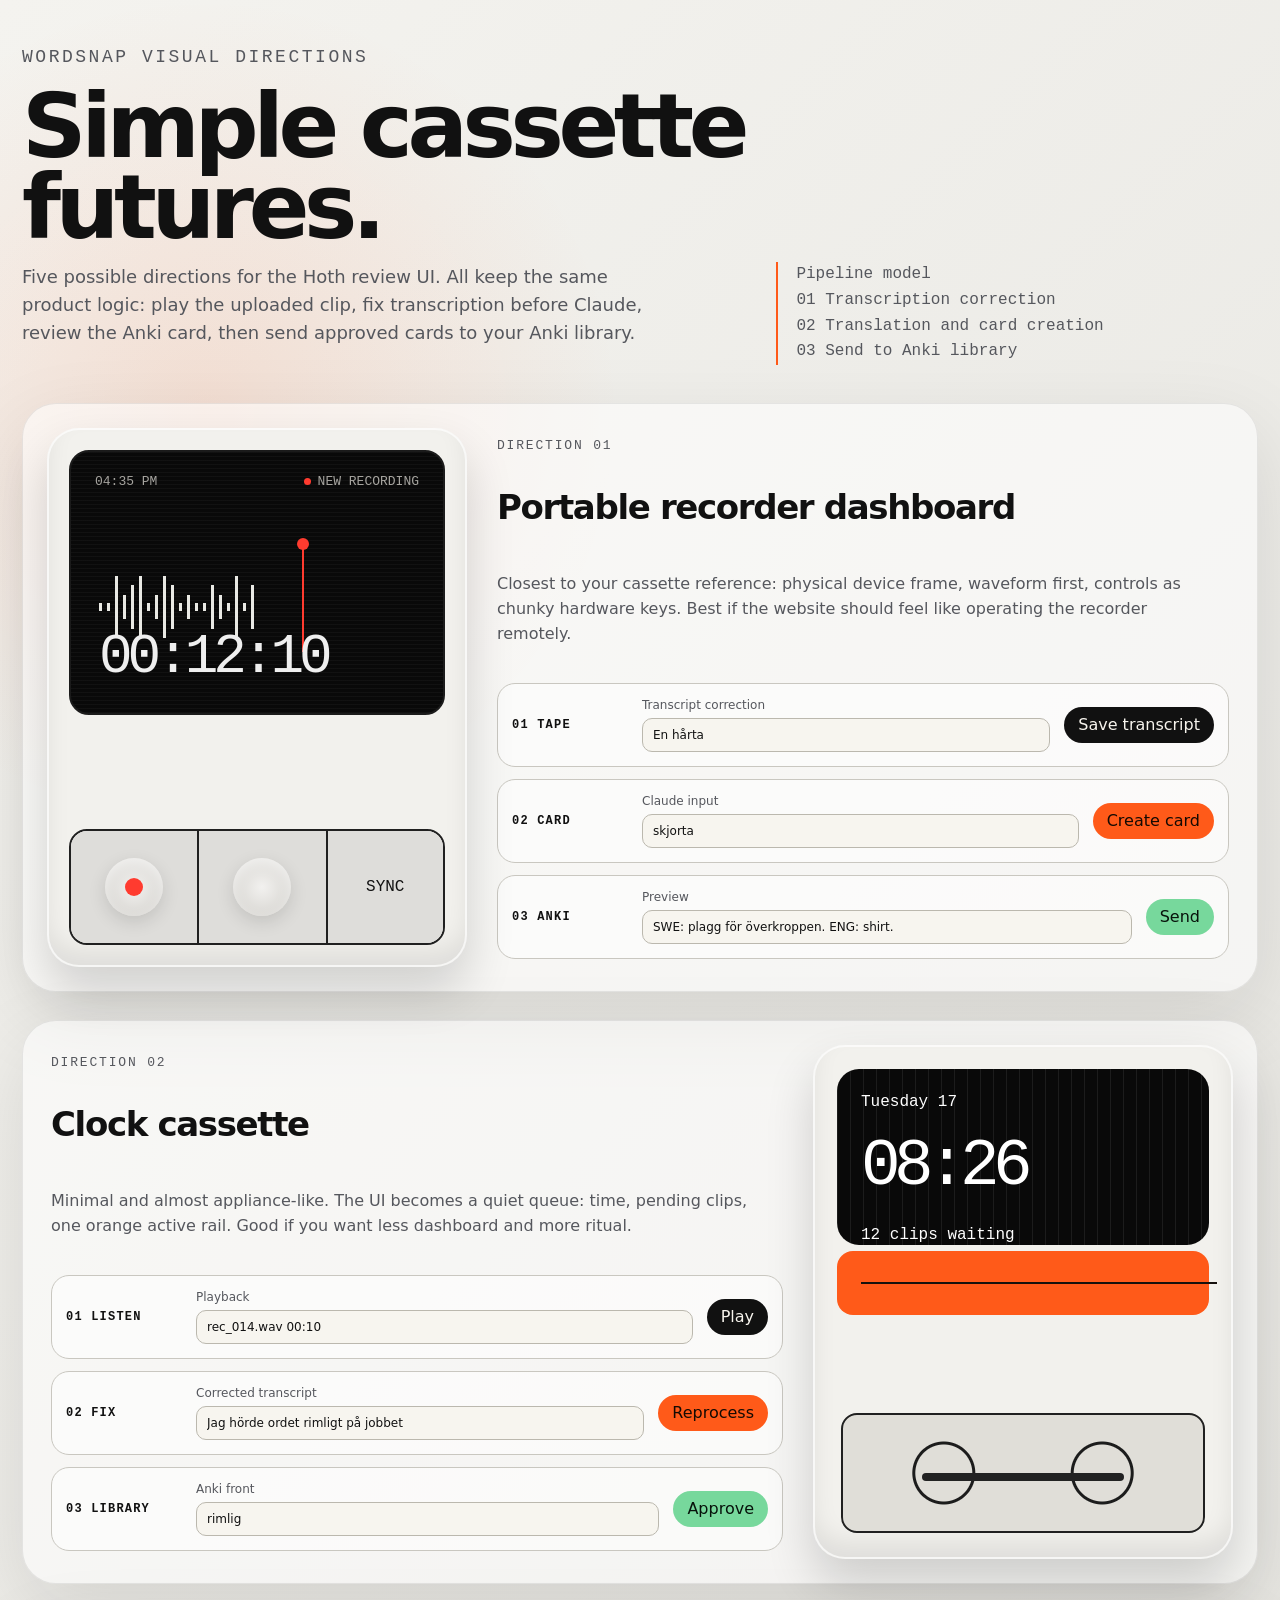
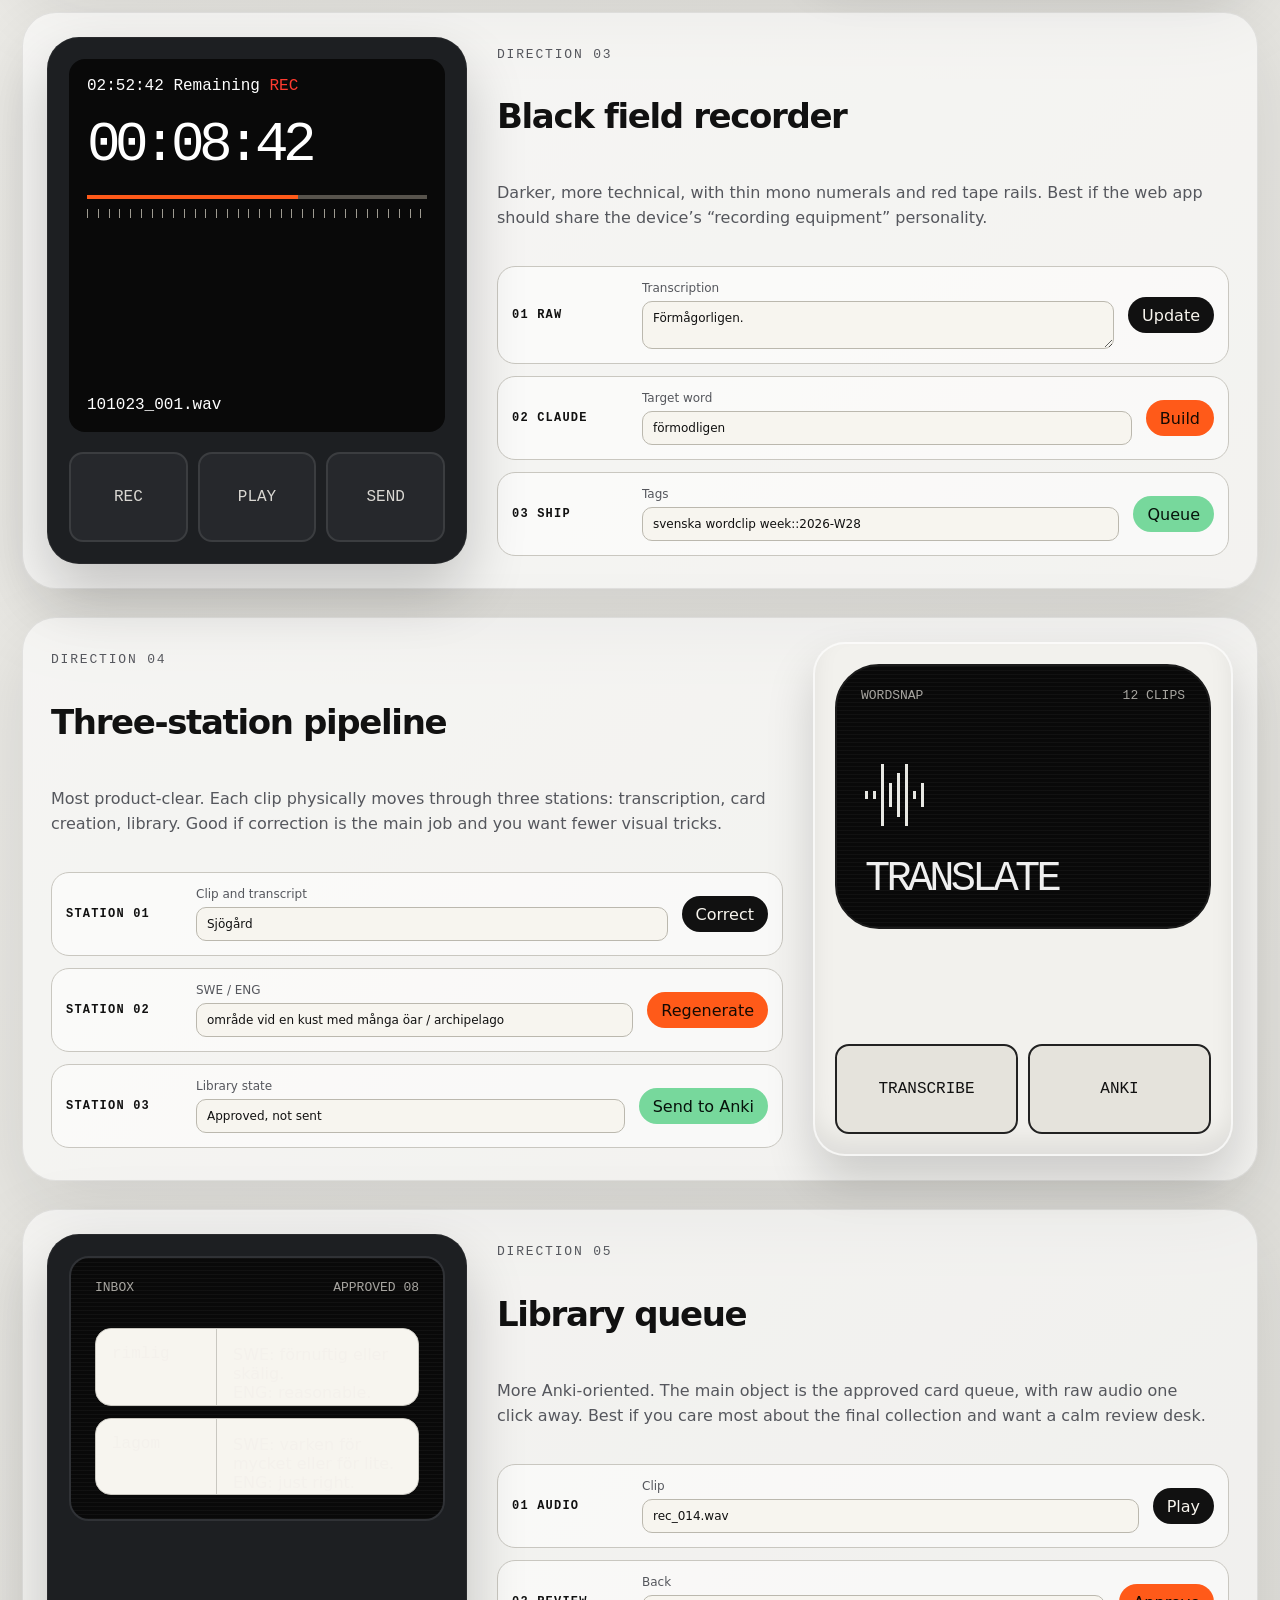
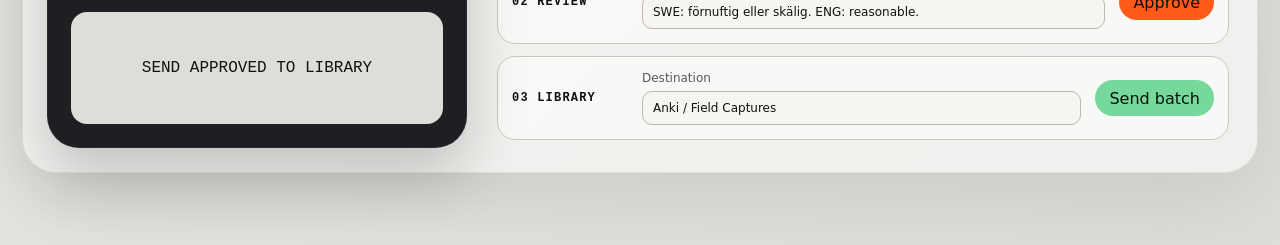
==== backend/web/directions.html @ 4138f1fe "Prototype cassette UI directions" ====
<!doctype html>
<html lang="en">
  <head>
    <meta charset="utf-8" />
    <meta name="viewport" content="width=device-width, initial-scale=1" />
    <title>WordSnap UI directions</title>
    <style>
      :root {
        color-scheme: light;
        --paper: #e9e8e4;
        --ink: #111111;
        --soft-ink: #55575d;
        --screen: #090909;
        --screen-2: #151516;
        --line: #c9c7c0;
        --red: #ff3b2f;
        --orange: #ff5a19;
        --green: #77d89c;
        --blue: #9fb8ff;
        --case: #f2f1ed;
        --case-dark: #d8d6d0;
        font-family: "Geist", "Satoshi", "Segoe UI", system-ui, sans-serif;
      }

      * {
        box-sizing: border-box;
      }

      body {
        margin: 0;
        min-height: 100dvh;
        background:
          radial-gradient(circle at 16% 12%, rgba(255, 90, 25, 0.12), transparent 26rem),
          linear-gradient(135deg, #f4f3ef, #deddd8);
        color: var(--ink);
      }

      .page {
        width: min(1500px, calc(100% - 44px));
        margin: 0 auto;
        padding: 44px 0 72px;
      }

      .intro {
        display: grid;
        grid-template-columns: 1.2fr 0.8fr;
        gap: 32px;
        align-items: end;
        margin-bottom: 38px;
      }

      .kicker,
      .mono {
        font-family: "JetBrains Mono", "Cascadia Mono", monospace;
      }

      .kicker {
        margin: 0 0 14px;
        color: var(--orange);
        font-size: 13px;
        letter-spacing: 0.14em;
        text-transform: uppercase;
      }

      h1,
      h2,
      h3,
      p {
        margin-top: 0;
      }

      h1 {
        max-width: 820px;
        margin-bottom: 16px;
        font-size: clamp(48px, 7vw, 104px);
        letter-spacing: -0.06em;
        line-height: 0.9;
      }

      .intro p {
        max-width: 640px;
        color: var(--soft-ink);
        font-size: 18px;
        line-height: 1.55;
      }

      .rules {
        border-left: 2px solid var(--orange);
        padding-left: 18px;
        color: var(--soft-ink);
        line-height: 1.6;
      }

      .directions {
        display: grid;
        gap: 28px;
      }

      .direction {
        display: grid;
        grid-template-columns: 420px minmax(0, 1fr);
        gap: 26px;
        min-height: 460px;
        padding: 24px;
        border: 1px solid rgba(0, 0, 0, 0.08);
        border-radius: 34px;
        background: rgba(255, 255, 255, 0.54);
        box-shadow: 0 26px 80px rgba(20, 20, 20, 0.10);
      }

      .direction:nth-child(even) {
        grid-template-columns: minmax(0, 1fr) 420px;
      }

      .direction:nth-child(even) .device {
        order: 2;
      }

      .device {
        position: relative;
        overflow: hidden;
        min-height: 420px;
        border-radius: 32px;
        background: var(--case);
        box-shadow:
          inset 0 0 0 2px rgba(255, 255, 255, 0.7),
          inset 0 -16px 24px rgba(0, 0, 0, 0.08),
          0 24px 48px rgba(0, 0, 0, 0.16);
      }

      .device.black {
        background: #1d1f22;
        box-shadow:
          inset 0 0 0 1px rgba(255, 255, 255, 0.05),
          0 28px 60px rgba(0, 0, 0, 0.2);
      }

      .screen {
        position: absolute;
        inset: 22px 22px auto;
        height: 265px;
        overflow: hidden;
        border: 2px solid #1b1b1b;
        border-radius: 20px;
        background:
          repeating-linear-gradient(0deg, rgba(255, 255, 255, 0.035) 0 1px, transparent 1px 4px),
          var(--screen);
        color: #f4f1ec;
      }

      .screen.round {
        border-radius: 44px;
      }

      .screen .topbar {
        display: flex;
        align-items: center;
        justify-content: space-between;
        padding: 22px 24px 0;
        color: #a7a5a0;
        font-size: 13px;
      }

      .status-dot {
        display: inline-block;
        width: 7px;
        height: 7px;
        margin-right: 7px;
        border-radius: 50%;
        background: var(--red);
      }

      .timer {
        position: absolute;
        left: 28px;
        bottom: 24px;
        color: #efefef;
        font-family: "JetBrains Mono", "Cascadia Mono", monospace;
        font-size: 56px;
        font-weight: 300;
        letter-spacing: -0.09em;
      }

      .wave {
        position: absolute;
        left: 28px;
        right: 28px;
        top: 122px;
        display: flex;
        align-items: center;
        height: 66px;
        gap: 5px;
      }

      .bar {
        width: 3px;
        min-height: 8px;
        background: #e9e9e4;
      }

      .bar:nth-child(3n) {
        height: 62px;
      }

      .bar:nth-child(4n) {
        height: 24px;
      }

      .bar:nth-child(5n) {
        height: 44px;
      }

      .playhead {
        position: absolute;
        left: 62%;
        top: 92px;
        width: 2px;
        height: 108px;
        background: var(--red);
      }

      .playhead::before {
        content: "";
        position: absolute;
        top: -6px;
        left: -5px;
        width: 12px;
        height: 12px;
        border-radius: 50%;
        background: var(--red);
      }

      .controls {
        position: absolute;
        left: 22px;
        right: 22px;
        bottom: 22px;
        display: grid;
        grid-template-columns: 1fr 1fr 0.9fr;
        gap: 0;
        height: 116px;
        overflow: hidden;
        border: 2px solid #202020;
        border-radius: 18px;
      }

      .pad {
        display: grid;
        place-items: center;
        border-right: 2px solid #202020;
        background: #deddda;
      }

      .pad:last-child {
        border-right: 0;
      }

      .button-disc {
        width: 58px;
        height: 58px;
        border-radius: 50%;
        background: radial-gradient(circle, #f2f1ef, #cfcdc8);
        box-shadow: inset 0 5px 14px rgba(255, 255, 255, 0.7), 0 6px 18px rgba(0, 0, 0, 0.12);
      }

      .button-disc.red::after {
        content: "";
        display: block;
        width: 18px;
        height: 18px;
        margin: 20px auto;
        border-radius: 50%;
        background: var(--red);
      }

      .content {
        display: grid;
        align-content: start;
        gap: 20px;
        padding: 8px 4px;
      }

      .content h2 {
        font-size: 34px;
        letter-spacing: -0.04em;
        line-height: 1;
      }

      .content p {
        max-width: 720px;
        color: var(--soft-ink);
        line-height: 1.55;
      }

      .pipeline {
        display: grid;
        grid-template-columns: 1fr;
        gap: 12px;
      }

      .stage {
        display: grid;
        grid-template-columns: 116px minmax(0, 1fr) auto;
        gap: 14px;
        align-items: center;
        padding: 14px;
        border: 1px solid var(--line);
        border-radius: 18px;
        background: rgba(255, 255, 255, 0.55);
      }

      .stage strong {
        font-family: "JetBrains Mono", "Cascadia Mono", monospace;
        font-size: 12px;
        letter-spacing: 0.1em;
        text-transform: uppercase;
      }

      .stage label {
        display: grid;
        gap: 6px;
        color: var(--soft-ink);
        font-size: 12px;
      }

      .stage input,
      .stage textarea {
        width: 100%;
        border: 1px solid #bbb8ae;
        border-radius: 10px;
        background: #f7f5ef;
        color: var(--ink);
        font: inherit;
        padding: 9px 10px;
        resize: vertical;
      }

      .stage button,
      .pill {
        min-height: 36px;
        border: 0;
        border-radius: 999px;
        background: var(--ink);
        color: #f8f5ee;
        font: inherit;
        padding: 0 14px;
      }

      .stage.orange button,
      .pill.orange {
        background: var(--orange);
        color: #140a03;
      }

      .stage.green button,
      .pill.green {
        background: var(--green);
        color: #07120b;
      }

      .cassette {
        position: absolute;
        left: 28px;
        right: 28px;
        bottom: 26px;
        height: 120px;
        border: 2px solid #202020;
        border-radius: 16px;
        background:
          radial-gradient(circle at 28% 50%, transparent 0 28px, #1c1c1c 29px 31px, transparent 32px),
          radial-gradient(circle at 72% 50%, transparent 0 28px, #1c1c1c 29px 31px, transparent 32px),
          #e0ded8;
      }

      .cassette::after {
        content: "";
        position: absolute;
        left: 22%;
        right: 22%;
        top: 50%;
        height: 8px;
        border-radius: 999px;
        background: #222;
      }

      .mini-screen {
        position: absolute;
        left: 24px;
        right: 24px;
        top: 24px;
        height: 176px;
        border-radius: 22px;
        background:
          repeating-linear-gradient(90deg, rgba(255, 255, 255, 0.08) 0 1px, transparent 1px 13px),
          var(--screen);
        color: white;
        padding: 24px;
      }

      .big-clock {
        margin-top: 18px;
        font-family: "JetBrains Mono", "Cascadia Mono", monospace;
        font-size: 66px;
        letter-spacing: -0.1em;
        font-weight: 300;
      }

      .orange-strip {
        position: absolute;
        left: 24px;
        right: 24px;
        top: 206px;
        height: 64px;
        border-radius: 16px;
        background: var(--orange);
      }

      .orange-strip::before {
        content: "";
        position: absolute;
        left: 24px;
        right: 24px;
        top: 31px;
        height: 2px;
        background: #16110d;
        box-shadow:
          8px 0 0 #16110d,
          16px 0 0 #16110d,
          24px 0 0 #16110d,
          32px 0 0 #16110d;
      }

      .deck-screen {
        position: absolute;
        inset: 22px 22px 132px;
        border-radius: 16px;
        background: var(--screen);
        color: white;
        padding: 18px;
      }

      .deck-grid {
        position: absolute;
        left: 22px;
        right: 22px;
        bottom: 22px;
        display: grid;
        grid-template-columns: 1fr 1fr 1fr;
        gap: 10px;
        height: 90px;
      }

      .deck-key {
        display: grid;
        place-items: center;
        border: 2px solid #222;
        border-radius: 14px;
        background: #e5e3dc;
        font-family: "JetBrains Mono", "Cascadia Mono", monospace;
      }

      .black .deck-key {
        border-color: #3b3d40;
        background: #26282c;
        color: #d9d7d2;
      }

      .black .screen,
      .black .deck-screen,
      .black .mini-screen {
        border-color: #303236;
      }

      .rail {
        height: 4px;
        margin: 18px 0 10px;
        background: linear-gradient(90deg, var(--orange) 0 62%, #57534c 62%);
      }

      .ticks {
        display: grid;
        grid-template-columns: repeat(32, 1fr);
        gap: 4px;
      }

      .ticks span {
        height: 9px;
        border-left: 1px solid currentColor;
        color: #9e9b91;
      }

      .send-card {
        display: grid;
        grid-template-columns: 120px 1fr;
        gap: 1px;
        overflow: hidden;
        border: 1px solid var(--line);
        border-radius: 16px;
        background: var(--line);
      }

      .send-card div {
        min-height: 74px;
        padding: 16px;
        background: #f7f5ef;
      }

      @media (max-width: 980px) {
        .intro,
        .direction,
        .direction:nth-child(even) {
          grid-template-columns: 1fr;
        }

        .direction:nth-child(even) .device {
          order: 0;
        }

        .stage {
          grid-template-columns: 1fr;
        }
      }
    </style>
  </head>
  <body>
    <main class="page">
      <section class="intro">
        <div>
          <p class="kicker">WordSnap visual directions</p>
          <h1>Simple cassette futures.</h1>
          <p>
            Five possible directions for the Hoth review UI. All keep the same product logic:
            play the uploaded clip, fix transcription before Claude, review the Anki card, then send
            approved cards to your Anki library.
          </p>
        </div>
        <div class="rules mono">
          Pipeline model<br />
          01 Transcription correction<br />
          02 Translation and card creation<br />
          03 Send to Anki library
        </div>
      </section>

      <section class="directions">
        <article class="direction">
          <div class="device">
            <div class="screen">
              <div class="topbar mono"><span>04:35 PM</span><span><span class="status-dot"></span>NEW RECORDING</span></div>
              <div class="wave">
                <span class="bar"></span><span class="bar"></span><span class="bar"></span><span class="bar"></span>
                <span class="bar"></span><span class="bar"></span><span class="bar"></span><span class="bar"></span>
                <span class="bar"></span><span class="bar"></span><span class="bar"></span><span class="bar"></span>
                <span class="bar"></span><span class="bar"></span><span class="bar"></span><span class="bar"></span>
                <span class="bar"></span><span class="bar"></span><span class="bar"></span><span class="bar"></span>
              </div>
              <div class="playhead"></div>
              <div class="timer">00:12:10</div>
            </div>
            <div class="controls">
              <div class="pad"><span class="button-disc red"></span></div>
              <div class="pad"><span class="button-disc"></span></div>
              <div class="pad mono">SYNC</div>
            </div>
          </div>
          <div class="content">
            <p class="kicker">Direction 01</p>
            <h2>Portable recorder dashboard</h2>
            <p>
              Closest to your cassette reference: physical device frame, waveform first, controls as
              chunky hardware keys. Best if the website should feel like operating the recorder remotely.
            </p>
            <div class="pipeline">
              <div class="stage">
                <strong>01 Tape</strong>
                <label>Transcript correction <input value="En hårta" /></label>
                <button>Save transcript</button>
              </div>
              <div class="stage orange">
                <strong>02 Card</strong>
                <label>Claude input <input value="skjorta" /></label>
                <button>Create card</button>
              </div>
              <div class="stage green">
                <strong>03 Anki</strong>
                <label>Preview <input value="SWE: plagg för överkroppen. ENG: shirt." /></label>
                <button>Send</button>
              </div>
            </div>
          </div>
        </article>

        <article class="direction">
          <div class="device">
            <div class="mini-screen">
              <div class="mono">Tuesday 17</div>
              <div class="big-clock">08:26</div>
              <div class="mono" style="margin-top: 22px">12 clips waiting</div>
            </div>
            <div class="orange-strip"></div>
            <div class="cassette"></div>
          </div>
          <div class="content">
            <p class="kicker">Direction 02</p>
            <h2>Clock cassette</h2>
            <p>
              Minimal and almost appliance-like. The UI becomes a quiet queue: time, pending clips,
              one orange active rail. Good if you want less dashboard and more ritual.
            </p>
            <div class="pipeline">
              <div class="stage">
                <strong>01 Listen</strong>
                <label>Playback <input value="rec_014.wav 00:10" /></label>
                <button>Play</button>
              </div>
              <div class="stage orange">
                <strong>02 Fix</strong>
                <label>Corrected transcript <input value="Jag hörde ordet rimligt på jobbet" /></label>
                <button>Reprocess</button>
              </div>
              <div class="stage green">
                <strong>03 Library</strong>
                <label>Anki front <input value="rimlig" /></label>
                <button>Approve</button>
              </div>
            </div>
          </div>
        </article>

        <article class="direction">
          <div class="device black">
            <div class="deck-screen">
              <div class="mono">02:52:42 Remaining <span style="color: var(--red)">REC</span></div>
              <div class="big-clock" style="font-size: 56px">00:08:42</div>
              <div class="rail"></div>
              <div class="ticks">
                <span></span><span></span><span></span><span></span><span></span><span></span><span></span><span></span>
                <span></span><span></span><span></span><span></span><span></span><span></span><span></span><span></span>
                <span></span><span></span><span></span><span></span><span></span><span></span><span></span><span></span>
                <span></span><span></span><span></span><span></span><span></span><span></span><span></span><span></span>
              </div>
              <div class="mono" style="position: absolute; bottom: 18px">101023_001.wav</div>
            </div>
            <div class="deck-grid">
              <div class="deck-key">REC</div>
              <div class="deck-key">PLAY</div>
              <div class="deck-key">SEND</div>
            </div>
          </div>
          <div class="content">
            <p class="kicker">Direction 03</p>
            <h2>Black field recorder</h2>
            <p>
              Darker, more technical, with thin mono numerals and red tape rails. Best if the web app
              should share the device’s “recording equipment” personality.
            </p>
            <div class="pipeline">
              <div class="stage">
                <strong>01 Raw</strong>
                <label>Transcription <textarea rows="2">Förmågorligen.</textarea></label>
                <button>Update</button>
              </div>
              <div class="stage orange">
                <strong>02 Claude</strong>
                <label>Target word <input value="förmodligen" /></label>
                <button>Build</button>
              </div>
              <div class="stage green">
                <strong>03 Ship</strong>
                <label>Tags <input value="svenska wordclip week::2026-W28" /></label>
                <button>Queue</button>
              </div>
            </div>
          </div>
        </article>

        <article class="direction">
          <div class="device">
            <div class="screen round">
              <div class="topbar mono"><span>WORDSNAP</span><span>12 CLIPS</span></div>
              <div class="timer" style="font-size: 42px">TRANSLATE</div>
              <div class="wave" style="top: 96px">
                <span class="bar"></span><span class="bar"></span><span class="bar"></span><span class="bar"></span>
                <span class="bar"></span><span class="bar"></span><span class="bar"></span><span class="bar"></span>
              </div>
            </div>
            <div class="deck-grid" style="grid-template-columns: 1fr 1fr">
              <div class="deck-key">TRANSCRIBE</div>
              <div class="deck-key">ANKI</div>
            </div>
          </div>
          <div class="content">
            <p class="kicker">Direction 04</p>
            <h2>Three-station pipeline</h2>
            <p>
              Most product-clear. Each clip physically moves through three stations: transcription,
              card creation, library. Good if correction is the main job and you want fewer visual tricks.
            </p>
            <div class="pipeline">
              <div class="stage">
                <strong>Station 01</strong>
                <label>Clip and transcript <input value="Sjögård" /></label>
                <button>Correct</button>
              </div>
              <div class="stage orange">
                <strong>Station 02</strong>
                <label>SWE / ENG <input value="område vid en kust med många öar / archipelago" /></label>
                <button>Regenerate</button>
              </div>
              <div class="stage green">
                <strong>Station 03</strong>
                <label>Library state <input value="Approved, not sent" /></label>
                <button>Send to Anki</button>
              </div>
            </div>
          </div>
        </article>

        <article class="direction">
          <div class="device black">
            <div class="screen">
              <div class="topbar mono"><span>INBOX</span><span>APPROVED 08</span></div>
              <div style="position: absolute; inset: 70px 24px 24px; display: grid; gap: 12px">
                <div class="send-card">
                  <div class="mono">rimlig</div>
                  <div>SWE: förnuftig eller skälig.<br />ENG: reasonable.</div>
                </div>
                <div class="send-card">
                  <div class="mono">lagom</div>
                  <div>SWE: varken för mycket eller för lite.<br />ENG: just right.</div>
                </div>
              </div>
            </div>
            <div class="controls" style="grid-template-columns: 1fr">
              <div class="pad mono">SEND APPROVED TO LIBRARY</div>
            </div>
          </div>
          <div class="content">
            <p class="kicker">Direction 05</p>
            <h2>Library queue</h2>
            <p>
              More Anki-oriented. The main object is the approved card queue, with raw audio one click
              away. Best if you care most about the final collection and want a calm review desk.
            </p>
            <div class="pipeline">
              <div class="stage">
                <strong>01 Audio</strong>
                <label>Clip <input value="rec_014.wav" /></label>
                <button>Play</button>
              </div>
              <div class="stage orange">
                <strong>02 Review</strong>
                <label>Back <input value="SWE: förnuftig eller skälig. ENG: reasonable." /></label>
                <button>Approve</button>
              </div>
              <div class="stage green">
                <strong>03 Library</strong>
                <label>Destination <input value="Anki / Field Captures" /></label>
                <button>Send batch</button>
              </div>
            </div>
          </div>
        </article>
      </section>
    </main>
  </body>
</html>
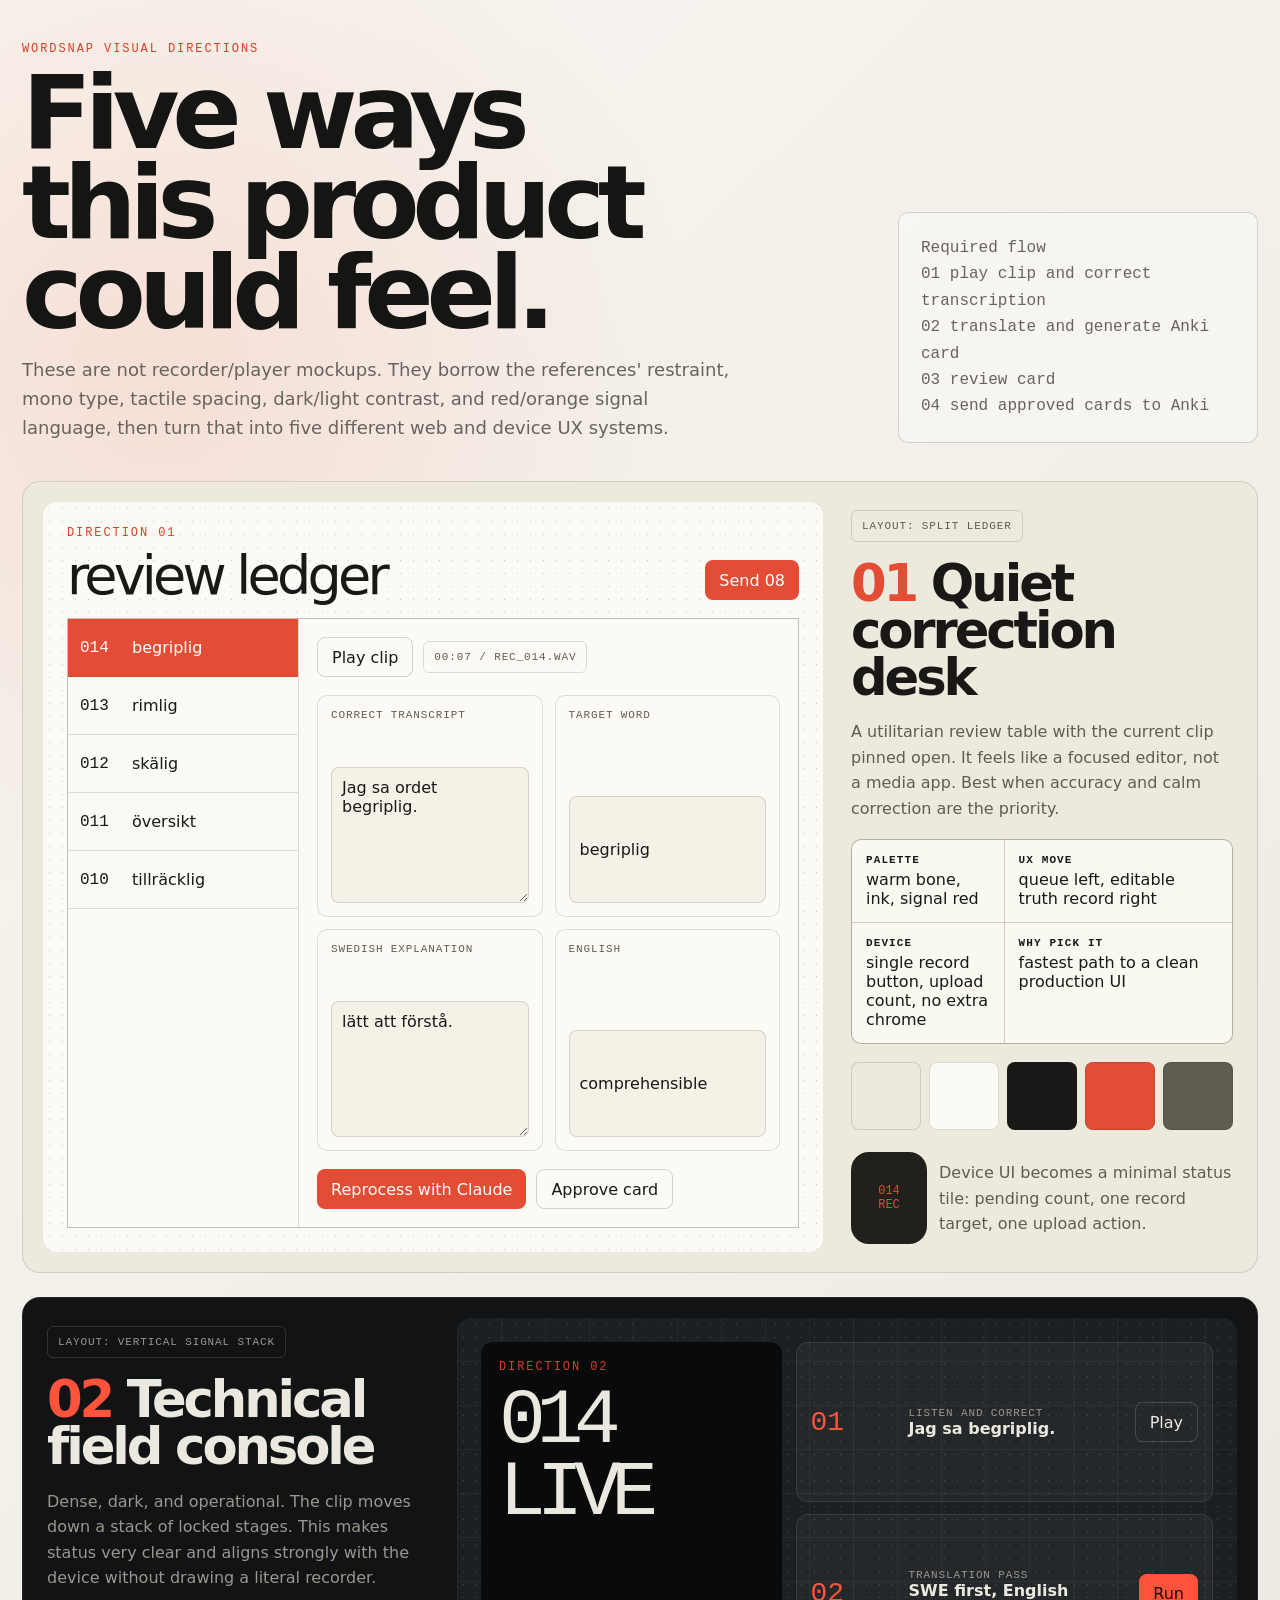
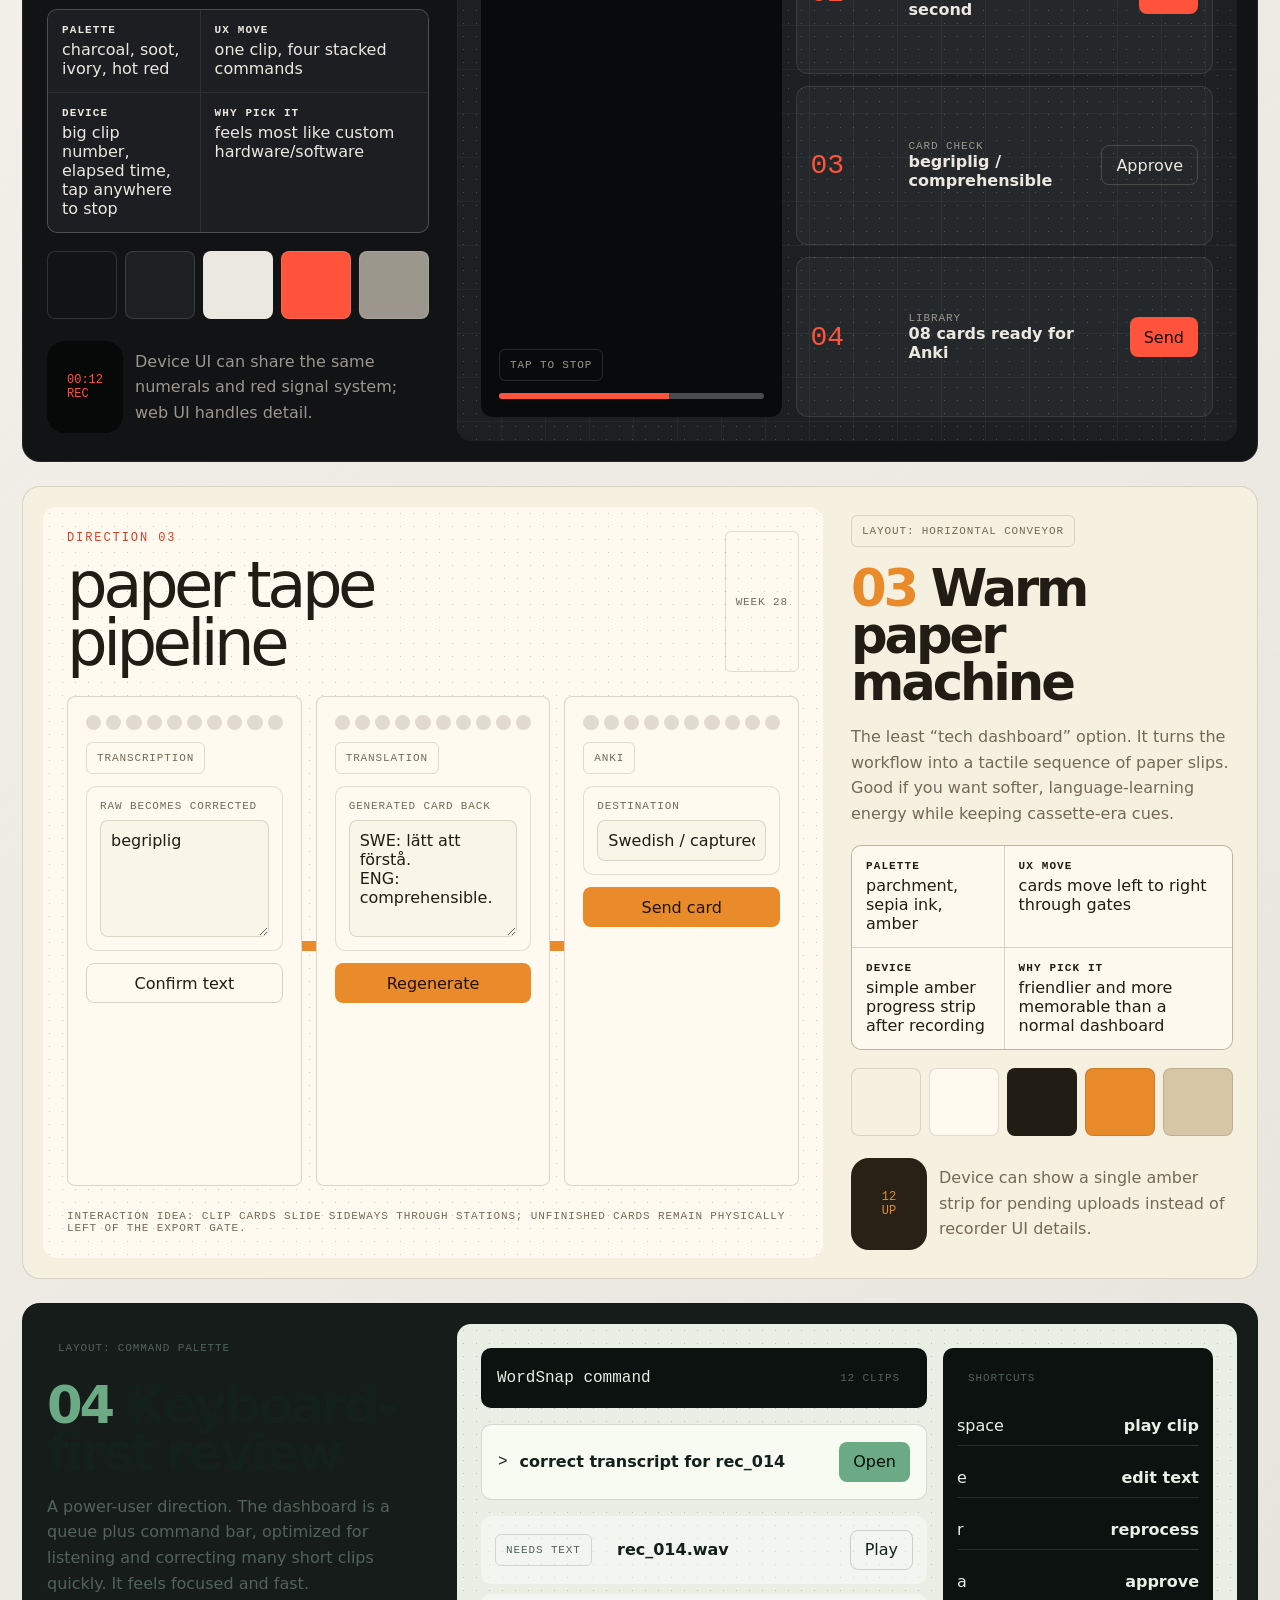
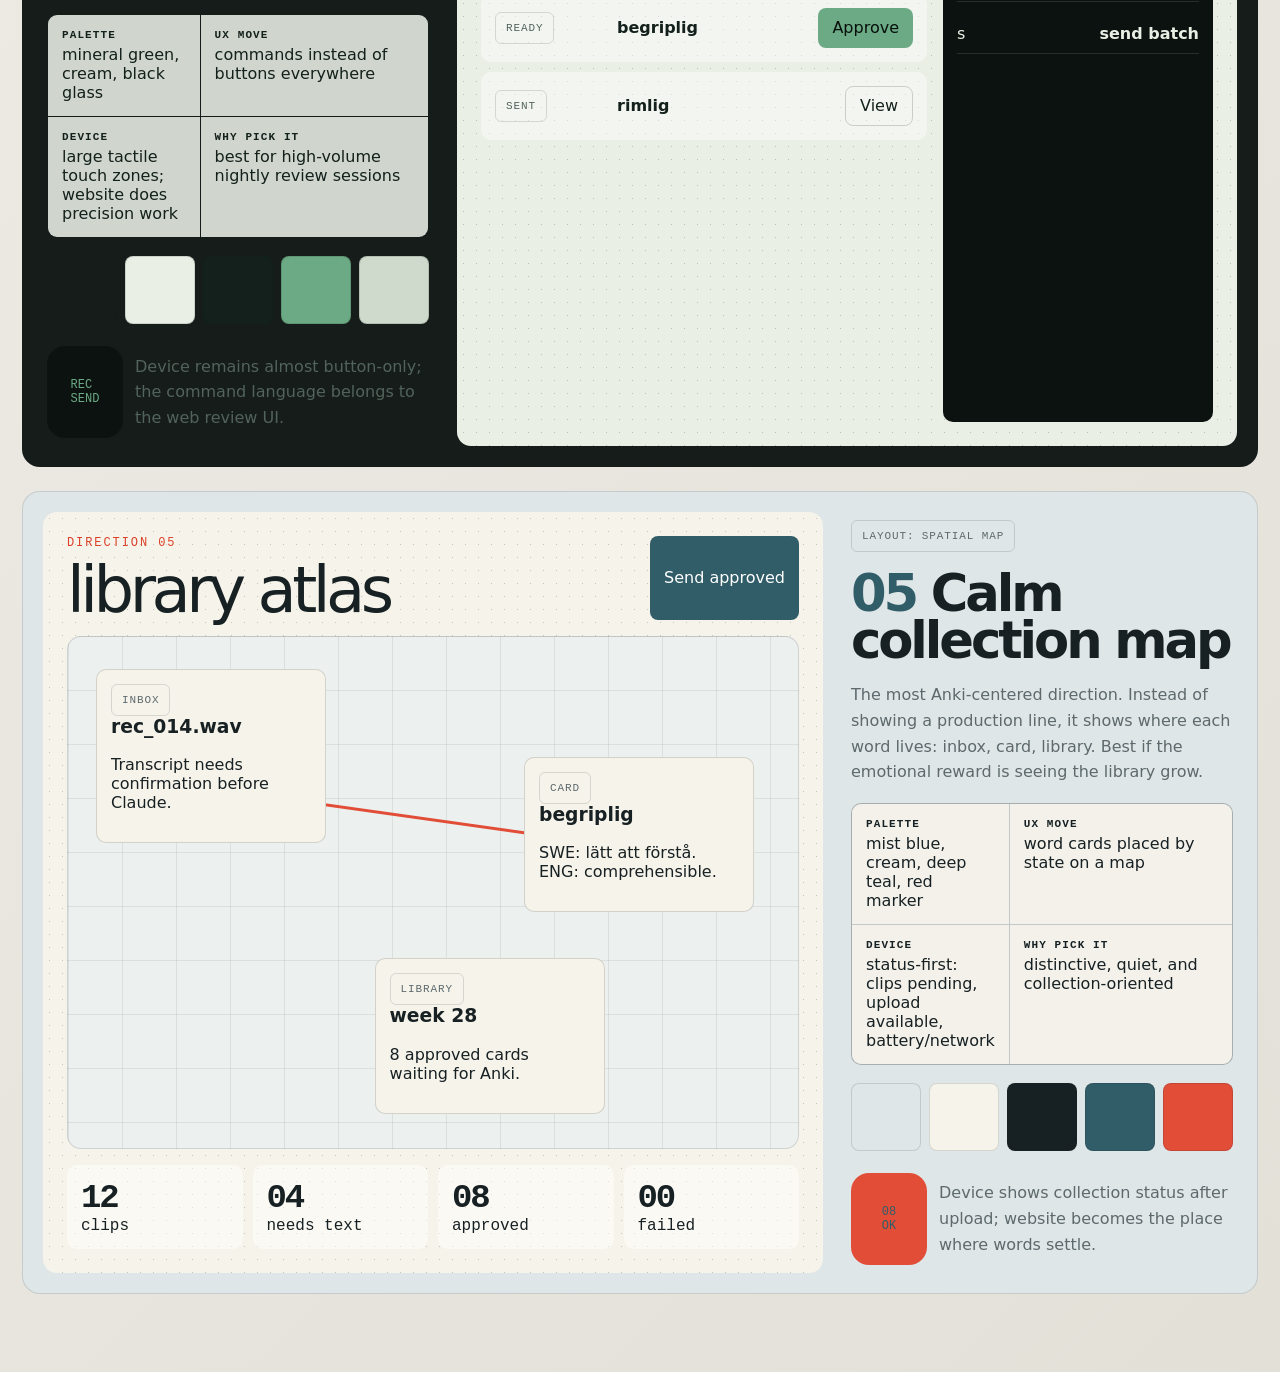
==== commit 5d96926d: "Replace UI directions with distinct concepts" ====
--- a/backend/web/directions.html
+++ b/backend/web/directions.html
@@ -7,58 +7,65 @@
     <style>
       :root {
         color-scheme: light;
-        --paper: #e9e8e4;
-        --ink: #111111;
-        --soft-ink: #55575d;
-        --screen: #090909;
-        --screen-2: #151516;
-        --line: #c9c7c0;
-        --red: #ff3b2f;
-        --orange: #ff5a19;
-        --green: #77d89c;
-        --blue: #9fb8ff;
-        --case: #f2f1ed;
-        --case-dark: #d8d6d0;
-        font-family: "Geist", "Satoshi", "Segoe UI", system-ui, sans-serif;
+        --ink: #151513;
+        --muted: #67645e;
+        --paper: #f1eee7;
+        --line: rgba(21, 21, 19, 0.16);
+        --mono: "JetBrains Mono", "Cascadia Mono", "SFMono-Regular", monospace;
+        --sans: "Geist", "Satoshi", "Segoe UI", system-ui, sans-serif;
+        font-family: var(--sans);
       }
 
       * {
         box-sizing: border-box;
+      }
+
+      html {
+        scroll-behavior: smooth;
       }
 
       body {
         margin: 0;
         min-height: 100dvh;
         background:
-          radial-gradient(circle at 16% 12%, rgba(255, 90, 25, 0.12), transparent 26rem),
-          linear-gradient(135deg, #f4f3ef, #deddd8);
+          radial-gradient(circle at 12% 8%, rgba(255, 74, 45, 0.12), transparent 34rem),
+          linear-gradient(135deg, #f7f5ef 0%, #e3e0d8 100%);
         color: var(--ink);
       }
 
+      button,
+      input,
+      textarea {
+        font: inherit;
+      }
+
       .page {
-        width: min(1500px, calc(100% - 44px));
+        width: min(1540px, calc(100% - 44px));
         margin: 0 auto;
-        padding: 44px 0 72px;
-      }
-
-      .intro {
-        display: grid;
-        grid-template-columns: 1.2fr 0.8fr;
-        gap: 32px;
+        padding: 42px 0 78px;
+      }
+
+      .mono,
+      .eyebrow,
+      .chip,
+      .metric,
+      .palette span {
+        font-family: var(--mono);
+      }
+
+      .hero {
+        display: grid;
+        grid-template-columns: minmax(0, 1fr) 360px;
+        gap: 44px;
         align-items: end;
         margin-bottom: 38px;
       }
 
-      .kicker,
-      .mono {
-        font-family: "JetBrains Mono", "Cascadia Mono", monospace;
-      }
-
-      .kicker {
-        margin: 0 0 14px;
-        color: var(--orange);
-        font-size: 13px;
-        letter-spacing: 0.14em;
+      .eyebrow {
+        margin: 0 0 12px;
+        color: #db3f27;
+        font-size: 12px;
+        letter-spacing: 0.16em;
         text-transform: uppercase;
       }
 
@@ -70,696 +77,1096 @@
       }
 
       h1 {
-        max-width: 820px;
-        margin-bottom: 16px;
-        font-size: clamp(48px, 7vw, 104px);
+        max-width: 920px;
+        margin-bottom: 18px;
+        font-size: clamp(54px, 8vw, 126px);
+        letter-spacing: -0.07em;
+        line-height: 0.88;
+        text-wrap: balance;
+      }
+
+      .lede {
+        max-width: 720px;
+        margin-bottom: 0;
+        color: var(--muted);
+        font-size: 18px;
+        line-height: 1.6;
+      }
+
+      .brief {
+        padding: 22px;
+        border: 1px solid var(--line);
+        border-radius: 10px;
+        background: rgba(255, 255, 255, 0.36);
+        color: var(--muted);
+        line-height: 1.65;
+      }
+
+      .directions {
+        display: grid;
+        gap: 24px;
+      }
+
+      .direction {
+        --bg: #ece8df;
+        --panel: #fbfaf5;
+        --panel-2: #ded9cf;
+        --text: #151513;
+        --subtle: #6d6960;
+        --accent: #e7472f;
+        --accent-2: #171715;
+        display: grid;
+        grid-template-columns: minmax(0, 1fr) 390px;
+        gap: 24px;
+        min-height: 620px;
+        padding: 20px;
+        border: 1px solid rgba(15, 15, 13, 0.12);
+        border-radius: 18px;
+        background: var(--bg);
+        color: var(--text);
+        overflow: hidden;
+      }
+
+      .direction.dark {
+        border-color: rgba(255, 255, 255, 0.08);
+        color: var(--text);
+      }
+
+      .direction:nth-child(even) {
+        grid-template-columns: 390px minmax(0, 1fr);
+      }
+
+      .direction:nth-child(even) .mockup {
+        order: 2;
+      }
+
+      .mockup,
+      .notes {
+        min-width: 0;
+      }
+
+      .mockup {
+        position: relative;
+        min-height: 580px;
+        border-radius: 14px;
+        background: var(--panel);
+        overflow: hidden;
+      }
+
+      .mockup::after {
+        content: "";
+        position: absolute;
+        inset: 0;
+        pointer-events: none;
+        opacity: 0.22;
+        background-image: radial-gradient(currentColor 0.8px, transparent 0.8px);
+        background-size: 13px 13px;
+      }
+
+      .mock-content {
+        position: relative;
+        z-index: 1;
+        height: 100%;
+        padding: 24px;
+      }
+
+      .notes {
+        display: grid;
+        align-content: start;
+        gap: 18px;
+        padding: 8px 4px;
+      }
+
+      .number {
+        color: var(--accent);
+      }
+
+      .notes h2 {
+        margin-bottom: 0;
+        font-size: clamp(36px, 4vw, 64px);
         letter-spacing: -0.06em;
+        line-height: 0.92;
+      }
+
+      .notes p {
+        max-width: 680px;
+        margin-bottom: 0;
+        color: var(--subtle);
+        line-height: 1.6;
+      }
+
+      .spec-grid {
+        display: grid;
+        grid-template-columns: 0.8fr 1.2fr;
+        gap: 1px;
+        overflow: hidden;
+        border: 1px solid color-mix(in srgb, var(--text) 16%, transparent);
+        border-radius: 10px;
+        background: color-mix(in srgb, var(--text) 14%, transparent);
+      }
+
+      .spec-grid > div {
+        min-height: 62px;
+        padding: 14px;
+        background: color-mix(in srgb, var(--panel) 88%, var(--bg));
+      }
+
+      .spec-grid strong {
+        display: block;
+        margin-bottom: 4px;
+        font-family: var(--mono);
+        font-size: 11px;
+        letter-spacing: 0.1em;
+        text-transform: uppercase;
+      }
+
+      .palette {
+        display: grid;
+        grid-template-columns: repeat(5, 1fr);
+        gap: 8px;
+      }
+
+      .swatch {
+        min-height: 68px;
+        border: 1px solid color-mix(in srgb, var(--text) 14%, transparent);
+        border-radius: 8px;
+        background: var(--swatch);
+      }
+
+      .swatch span {
+        display: block;
+        margin-top: 76px;
+        color: var(--subtle);
+        font-size: 10px;
+      }
+
+      .chip {
+        display: inline-flex;
+        align-items: center;
+        min-height: 32px;
+        width: fit-content;
+        padding: 0 10px;
+        border: 1px solid color-mix(in srgb, var(--text) 14%, transparent);
+        border-radius: 6px;
+        color: var(--subtle);
+        font-size: 11px;
+        letter-spacing: 0.08em;
+        text-transform: uppercase;
+      }
+
+      .btn {
+        border: 0;
+        border-radius: 8px;
+        background: var(--accent);
+        color: var(--button-text, #fff);
+        min-height: 40px;
+        padding: 0 14px;
+      }
+
+      .ghost {
+        border: 1px solid color-mix(in srgb, var(--text) 18%, transparent);
+        background: transparent;
+        color: var(--text);
+      }
+
+      .field,
+      .card,
+      .queue-row,
+      .tile {
+        border: 1px solid color-mix(in srgb, var(--text) 13%, transparent);
+        background: color-mix(in srgb, var(--panel) 82%, transparent);
+      }
+
+      .field {
+        display: grid;
+        gap: 8px;
+        border-radius: 10px;
+        padding: 13px;
+      }
+
+      .field span,
+      .tiny {
+        color: var(--subtle);
+        font-family: var(--mono);
+        font-size: 11px;
+        letter-spacing: 0.08em;
+        text-transform: uppercase;
+      }
+
+      .field strong {
+        font-size: 20px;
+        letter-spacing: -0.03em;
+      }
+
+      .field textarea,
+      .field input {
+        width: 100%;
+        border: 1px solid color-mix(in srgb, var(--text) 14%, transparent);
+        border-radius: 8px;
+        background: color-mix(in srgb, var(--bg) 60%, white 8%);
+        color: var(--text);
+        padding: 10px;
+        resize: vertical;
+      }
+
+      .device-note {
+        display: grid;
+        grid-template-columns: 76px 1fr;
+        gap: 12px;
+        align-items: center;
+        margin-top: 4px;
+      }
+
+      .mini-device {
+        display: grid;
+        place-items: center;
+        width: 76px;
+        height: 92px;
+        border-radius: 18px;
+        background: var(--accent-2);
+        color: var(--accent);
+        font-family: var(--mono);
+        font-size: 12px;
+      }
+
+      /* 01 Ledger */
+      .ledger {
+        --bg: #eee9dd;
+        --panel: #fbfaf4;
+        --panel-2: #d7d0c1;
+        --text: #191816;
+        --subtle: #615c52;
+        --accent: #e44d35;
+        --accent-2: #22201c;
+      }
+
+      .ledger-shell {
+        display: grid;
+        grid-template-rows: auto 1fr;
+        height: 100%;
+        gap: 18px;
+      }
+
+      .ledger-top {
+        display: grid;
+        grid-template-columns: 1fr auto;
+        gap: 18px;
+        align-items: end;
+      }
+
+      .ledger-title {
+        font-size: 54px;
+        letter-spacing: -0.07em;
         line-height: 0.9;
       }
 
-      .intro p {
-        max-width: 640px;
-        color: var(--soft-ink);
-        font-size: 18px;
-        line-height: 1.55;
-      }
-
-      .rules {
-        border-left: 2px solid var(--orange);
-        padding-left: 18px;
-        color: var(--soft-ink);
-        line-height: 1.6;
-      }
-
-      .directions {
-        display: grid;
-        gap: 28px;
-      }
-
-      .direction {
-        display: grid;
-        grid-template-columns: 420px minmax(0, 1fr);
-        gap: 26px;
-        min-height: 460px;
-        padding: 24px;
-        border: 1px solid rgba(0, 0, 0, 0.08);
-        border-radius: 34px;
-        background: rgba(255, 255, 255, 0.54);
-        box-shadow: 0 26px 80px rgba(20, 20, 20, 0.10);
-      }
-
-      .direction:nth-child(even) {
-        grid-template-columns: minmax(0, 1fr) 420px;
-      }
-
-      .direction:nth-child(even) .device {
-        order: 2;
-      }
-
-      .device {
+      .ledger-board {
+        display: grid;
+        grid-template-columns: 230px 1fr;
+        gap: 1px;
+        min-height: 0;
+        border: 1px solid rgba(25, 24, 22, 0.14);
+        background: rgba(25, 24, 22, 0.14);
+      }
+
+      .clip-index,
+      .ledger-detail {
+        background: var(--panel);
+      }
+
+      .clip-index {
+        display: grid;
+        align-content: start;
+      }
+
+      .queue-row {
+        display: grid;
+        grid-template-columns: 42px 1fr;
+        gap: 10px;
+        align-items: center;
+        min-height: 58px;
+        border-width: 0 0 1px;
+        padding: 10px 12px;
+      }
+
+      .queue-row.active {
+        background: var(--accent);
+        color: white;
+      }
+
+      .ledger-detail {
+        display: grid;
+        grid-template-rows: auto 1fr auto;
+        gap: 18px;
+        padding: 18px;
+      }
+
+      .ledger-fields {
+        display: grid;
+        grid-template-columns: 1fr 1fr;
+        gap: 12px;
+      }
+
+      .ledger-actions {
+        display: flex;
+        gap: 10px;
+        align-items: center;
+      }
+
+      /* 02 Signal */
+      .signal {
+        --bg: #111315;
+        --panel: #1d2023;
+        --panel-2: #272b30;
+        --text: #ebe8df;
+        --subtle: #9b978d;
+        --accent: #ff533b;
+        --accent-2: #070808;
+        --button-text: #190503;
+      }
+
+      .signal .mockup {
+        background:
+          linear-gradient(90deg, rgba(255, 255, 255, 0.04) 1px, transparent 1px),
+          linear-gradient(0deg, rgba(255, 255, 255, 0.04) 1px, transparent 1px),
+          var(--panel);
+        background-size: 44px 44px;
+      }
+
+      .signal-stack {
+        display: grid;
+        grid-template-columns: 0.72fr 1fr;
+        gap: 14px;
+        height: 100%;
+      }
+
+      .signal-left {
+        display: grid;
+        align-content: space-between;
+        padding: 18px;
+        border-radius: 12px;
+        background: #090a0b;
+      }
+
+      .signal-code {
+        font-family: var(--mono);
+        font-size: 78px;
+        letter-spacing: -0.12em;
+        line-height: 0.92;
+      }
+
+      .signal-right {
+        display: grid;
+        gap: 12px;
+      }
+
+      .signal-card {
+        display: grid;
+        grid-template-columns: 86px 1fr auto;
+        gap: 12px;
+        align-items: center;
+        min-height: 108px;
+        padding: 14px;
+        border: 1px solid rgba(255, 255, 255, 0.09);
+        border-radius: 12px;
+        background: rgba(255, 255, 255, 0.04);
+      }
+
+      .signal-number {
+        color: var(--accent);
+        font-family: var(--mono);
+        font-size: 28px;
+      }
+
+      .meter {
+        height: 6px;
+        margin-top: 12px;
+        border-radius: 999px;
+        background: linear-gradient(90deg, var(--accent), var(--accent) 64%, #4a4b4c 64%);
+      }
+
+      /* 03 Paper tape */
+      .tape {
+        --bg: #f5f0df;
+        --panel: #fffaf0;
+        --panel-2: #d7c6a5;
+        --text: #211c14;
+        --subtle: #746956;
+        --accent: #e98b2b;
+        --accent-2: #2a2116;
+        --button-text: #211000;
+      }
+
+      .tape-board {
+        display: grid;
+        grid-template-rows: auto 1fr auto;
+        gap: 24px;
+        height: 100%;
+      }
+
+      .tape-header {
+        display: flex;
+        justify-content: space-between;
+        gap: 18px;
+      }
+
+      .tape-title {
+        max-width: 520px;
+        font-size: 64px;
+        letter-spacing: -0.07em;
+        line-height: 0.9;
+      }
+
+      .conveyor {
         position: relative;
-        overflow: hidden;
-        min-height: 420px;
-        border-radius: 32px;
-        background: var(--case);
-        box-shadow:
-          inset 0 0 0 2px rgba(255, 255, 255, 0.7),
-          inset 0 -16px 24px rgba(0, 0, 0, 0.08),
-          0 24px 48px rgba(0, 0, 0, 0.16);
-      }
-
-      .device.black {
-        background: #1d1f22;
-        box-shadow:
-          inset 0 0 0 1px rgba(255, 255, 255, 0.05),
-          0 28px 60px rgba(0, 0, 0, 0.2);
-      }
-
-      .screen {
+        display: grid;
+        grid-template-columns: repeat(3, minmax(180px, 1fr));
+        gap: 14px;
+        align-items: stretch;
+      }
+
+      .conveyor::before {
+        content: "";
         position: absolute;
-        inset: 22px 22px auto;
-        height: 265px;
-        overflow: hidden;
-        border: 2px solid #1b1b1b;
-        border-radius: 20px;
-        background:
-          repeating-linear-gradient(0deg, rgba(255, 255, 255, 0.035) 0 1px, transparent 1px 4px),
-          var(--screen);
-        color: #f4f1ec;
-      }
-
-      .screen.round {
-        border-radius: 44px;
-      }
-
-      .screen .topbar {
+        left: 0;
+        right: 0;
+        top: 50%;
+        height: 10px;
+        border-radius: 999px;
+        background: var(--accent);
+      }
+
+      .tape-card {
+        position: relative;
+        z-index: 1;
+        display: grid;
+        align-content: start;
+        gap: 12px;
+        min-height: 300px;
+        padding: 18px;
+        border: 1px solid rgba(33, 28, 20, 0.16);
+        border-radius: 8px;
+        background: var(--panel);
+      }
+
+      .punches {
+        display: grid;
+        grid-template-columns: repeat(10, 1fr);
+        gap: 5px;
+      }
+
+      .punches span {
+        aspect-ratio: 1;
+        border-radius: 50%;
+        background: color-mix(in srgb, var(--text) 14%, transparent);
+      }
+
+      /* 04 Command */
+      .command {
+        --bg: #151c1a;
+        --panel: #e9efe5;
+        --panel-2: #cfd9cc;
+        --text: #13201b;
+        --subtle: #52635b;
+        --accent: #6baa84;
+        --accent-2: #0b120f;
+        --button-text: #07100b;
+      }
+
+      .command-shell {
+        display: grid;
+        grid-template-columns: 1fr 270px;
+        gap: 16px;
+        height: 100%;
+      }
+
+      .command-main {
+        display: grid;
+        grid-template-rows: auto auto 1fr;
+        gap: 16px;
+      }
+
+      .command-bar {
         display: flex;
         align-items: center;
         justify-content: space-between;
-        padding: 22px 24px 0;
-        color: #a7a5a0;
-        font-size: 13px;
-      }
-
-      .status-dot {
-        display: inline-block;
-        width: 7px;
-        height: 7px;
-        margin-right: 7px;
-        border-radius: 50%;
-        background: var(--red);
-      }
-
-      .timer {
-        position: absolute;
-        left: 28px;
-        bottom: 24px;
-        color: #efefef;
-        font-family: "JetBrains Mono", "Cascadia Mono", monospace;
-        font-size: 56px;
-        font-weight: 300;
-        letter-spacing: -0.09em;
-      }
-
-      .wave {
-        position: absolute;
-        left: 28px;
-        right: 28px;
-        top: 122px;
-        display: flex;
+        min-height: 60px;
+        padding: 0 16px;
+        border-radius: 10px;
+        background: var(--accent-2);
+        color: #e9efe5;
+      }
+
+      .command-input {
+        display: grid;
+        grid-template-columns: auto 1fr auto;
+        gap: 12px;
         align-items: center;
-        height: 66px;
-        gap: 5px;
-      }
-
-      .bar {
-        width: 3px;
-        min-height: 8px;
-        background: #e9e9e4;
-      }
-
-      .bar:nth-child(3n) {
-        height: 62px;
-      }
-
-      .bar:nth-child(4n) {
-        height: 24px;
-      }
-
-      .bar:nth-child(5n) {
-        height: 44px;
-      }
-
-      .playhead {
-        position: absolute;
-        left: 62%;
-        top: 92px;
-        width: 2px;
-        height: 108px;
-        background: var(--red);
-      }
-
-      .playhead::before {
-        content: "";
-        position: absolute;
-        top: -6px;
-        left: -5px;
-        width: 12px;
-        height: 12px;
-        border-radius: 50%;
-        background: var(--red);
-      }
-
-      .controls {
-        position: absolute;
-        left: 22px;
-        right: 22px;
-        bottom: 22px;
-        display: grid;
-        grid-template-columns: 1fr 1fr 0.9fr;
-        gap: 0;
-        height: 116px;
-        overflow: hidden;
-        border: 2px solid #202020;
-        border-radius: 18px;
-      }
-
-      .pad {
-        display: grid;
-        place-items: center;
-        border-right: 2px solid #202020;
-        background: #deddda;
-      }
-
-      .pad:last-child {
-        border-right: 0;
-      }
-
-      .button-disc {
-        width: 58px;
-        height: 58px;
-        border-radius: 50%;
-        background: radial-gradient(circle, #f2f1ef, #cfcdc8);
-        box-shadow: inset 0 5px 14px rgba(255, 255, 255, 0.7), 0 6px 18px rgba(0, 0, 0, 0.12);
-      }
-
-      .button-disc.red::after {
-        content: "";
-        display: block;
-        width: 18px;
-        height: 18px;
-        margin: 20px auto;
-        border-radius: 50%;
-        background: var(--red);
-      }
-
-      .content {
-        display: grid;
+        min-height: 76px;
+        padding: 0 16px;
+        border: 1px solid rgba(19, 32, 27, 0.16);
+        border-radius: 10px;
+        background: #f7fbf2;
+      }
+
+      .command-list {
+        display: grid;
+        gap: 10px;
         align-content: start;
-        gap: 20px;
-        padding: 8px 4px;
-      }
-
-      .content h2 {
-        font-size: 34px;
-        letter-spacing: -0.04em;
-        line-height: 1;
-      }
-
-      .content p {
-        max-width: 720px;
-        color: var(--soft-ink);
-        line-height: 1.55;
-      }
-
-      .pipeline {
-        display: grid;
-        grid-template-columns: 1fr;
+      }
+
+      .command-item {
+        display: grid;
+        grid-template-columns: 110px 1fr auto;
         gap: 12px;
-      }
-
-      .stage {
-        display: grid;
-        grid-template-columns: 116px minmax(0, 1fr) auto;
-        gap: 14px;
         align-items: center;
         padding: 14px;
-        border: 1px solid var(--line);
-        border-radius: 18px;
-        background: rgba(255, 255, 255, 0.55);
-      }
-
-      .stage strong {
-        font-family: "JetBrains Mono", "Cascadia Mono", monospace;
-        font-size: 12px;
-        letter-spacing: 0.1em;
-        text-transform: uppercase;
-      }
-
-      .stage label {
-        display: grid;
-        gap: 6px;
-        color: var(--soft-ink);
-        font-size: 12px;
-      }
-
-      .stage input,
-      .stage textarea {
-        width: 100%;
-        border: 1px solid #bbb8ae;
         border-radius: 10px;
-        background: #f7f5ef;
-        color: var(--ink);
-        font: inherit;
-        padding: 9px 10px;
-        resize: vertical;
-      }
-
-      .stage button,
-      .pill {
-        min-height: 36px;
-        border: 0;
-        border-radius: 999px;
-        background: var(--ink);
-        color: #f8f5ee;
-        font: inherit;
-        padding: 0 14px;
-      }
-
-      .stage.orange button,
-      .pill.orange {
-        background: var(--orange);
-        color: #140a03;
-      }
-
-      .stage.green button,
-      .pill.green {
-        background: var(--green);
-        color: #07120b;
-      }
-
-      .cassette {
+        background: rgba(255, 255, 255, 0.42);
+      }
+
+      .command-side {
+        display: grid;
+        align-content: start;
+        gap: 12px;
+        padding: 14px;
+        border-radius: 10px;
+        background: var(--accent-2);
+        color: #e9efe5;
+      }
+
+      .shortcut {
+        display: flex;
+        justify-content: space-between;
+        gap: 12px;
+        padding: 10px 0;
+        border-bottom: 1px solid rgba(233, 239, 229, 0.12);
+      }
+
+      /* 05 Atlas */
+      .atlas {
+        --bg: #dfe6e7;
+        --panel: #f6f3ea;
+        --panel-2: #b8c7cc;
+        --text: #172023;
+        --subtle: #5d696d;
+        --accent: #315d68;
+        --accent-2: #e24d38;
+      }
+
+      .atlas-shell {
+        display: grid;
+        grid-template-rows: auto 1fr;
+        gap: 16px;
+        height: 100%;
+      }
+
+      .atlas-map {
+        position: relative;
+        min-height: 390px;
+        border: 1px solid rgba(23, 32, 35, 0.14);
+        border-radius: 14px;
+        background:
+          linear-gradient(90deg, rgba(23, 32, 35, 0.08) 1px, transparent 1px),
+          linear-gradient(0deg, rgba(23, 32, 35, 0.08) 1px, transparent 1px),
+          #ecf0ee;
+        background-size: 54px 54px;
+      }
+
+      .map-card {
         position: absolute;
+        width: 230px;
+        padding: 14px;
+        border: 1px solid rgba(23, 32, 35, 0.16);
+        border-radius: 10px;
+        background: var(--panel);
+      }
+
+      .map-card.one {
         left: 28px;
-        right: 28px;
-        bottom: 26px;
-        height: 120px;
-        border: 2px solid #202020;
-        border-radius: 16px;
-        background:
-          radial-gradient(circle at 28% 50%, transparent 0 28px, #1c1c1c 29px 31px, transparent 32px),
-          radial-gradient(circle at 72% 50%, transparent 0 28px, #1c1c1c 29px 31px, transparent 32px),
-          #e0ded8;
-      }
-
-      .cassette::after {
-        content: "";
+        top: 32px;
+      }
+
+      .map-card.two {
+        right: 44px;
+        top: 120px;
+      }
+
+      .map-card.three {
+        left: 42%;
+        bottom: 34px;
+      }
+
+      .route {
         position: absolute;
-        left: 22%;
-        right: 22%;
-        top: 50%;
-        height: 8px;
-        border-radius: 999px;
-        background: #222;
-      }
-
-      .mini-screen {
-        position: absolute;
-        left: 24px;
-        right: 24px;
-        top: 24px;
-        height: 176px;
-        border-radius: 22px;
-        background:
-          repeating-linear-gradient(90deg, rgba(255, 255, 255, 0.08) 0 1px, transparent 1px 13px),
-          var(--screen);
-        color: white;
-        padding: 24px;
-      }
-
-      .big-clock {
-        margin-top: 18px;
-        font-family: "JetBrains Mono", "Cascadia Mono", monospace;
-        font-size: 66px;
-        letter-spacing: -0.1em;
-        font-weight: 300;
-      }
-
-      .orange-strip {
-        position: absolute;
-        left: 24px;
-        right: 24px;
-        top: 206px;
-        height: 64px;
-        border-radius: 16px;
-        background: var(--orange);
-      }
-
-      .orange-strip::before {
-        content: "";
-        position: absolute;
-        left: 24px;
-        right: 24px;
-        top: 31px;
-        height: 2px;
-        background: #16110d;
-        box-shadow:
-          8px 0 0 #16110d,
-          16px 0 0 #16110d,
-          24px 0 0 #16110d,
-          32px 0 0 #16110d;
-      }
-
-      .deck-screen {
-        position: absolute;
-        inset: 22px 22px 132px;
-        border-radius: 16px;
-        background: var(--screen);
-        color: white;
-        padding: 18px;
-      }
-
-      .deck-grid {
-        position: absolute;
-        left: 22px;
-        right: 22px;
-        bottom: 22px;
-        display: grid;
-        grid-template-columns: 1fr 1fr 1fr;
+        left: 150px;
+        right: 170px;
+        top: 180px;
+        height: 3px;
+        background: var(--accent-2);
+        transform: rotate(8deg);
+      }
+
+      .atlas-bottom {
+        display: grid;
+        grid-template-columns: repeat(4, 1fr);
         gap: 10px;
-        height: 90px;
-      }
-
-      .deck-key {
-        display: grid;
-        place-items: center;
-        border: 2px solid #222;
-        border-radius: 14px;
-        background: #e5e3dc;
-        font-family: "JetBrains Mono", "Cascadia Mono", monospace;
-      }
-
-      .black .deck-key {
-        border-color: #3b3d40;
-        background: #26282c;
-        color: #d9d7d2;
-      }
-
-      .black .screen,
-      .black .deck-screen,
-      .black .mini-screen {
-        border-color: #303236;
-      }
-
-      .rail {
-        height: 4px;
-        margin: 18px 0 10px;
-        background: linear-gradient(90deg, var(--orange) 0 62%, #57534c 62%);
-      }
-
-      .ticks {
-        display: grid;
-        grid-template-columns: repeat(32, 1fr);
-        gap: 4px;
-      }
-
-      .ticks span {
-        height: 9px;
-        border-left: 1px solid currentColor;
-        color: #9e9b91;
-      }
-
-      .send-card {
-        display: grid;
-        grid-template-columns: 120px 1fr;
-        gap: 1px;
-        overflow: hidden;
-        border: 1px solid var(--line);
-        border-radius: 16px;
-        background: var(--line);
-      }
-
-      .send-card div {
-        min-height: 74px;
-        padding: 16px;
-        background: #f7f5ef;
-      }
-
-      @media (max-width: 980px) {
-        .intro,
+      }
+
+      .metric {
+        padding: 14px;
+        border-radius: 10px;
+        background: rgba(255, 255, 255, 0.44);
+      }
+
+      .metric strong {
+        display: block;
+        font-size: 34px;
+        letter-spacing: -0.06em;
+      }
+
+      @media (max-width: 1050px) {
+        .hero,
         .direction,
         .direction:nth-child(even) {
           grid-template-columns: 1fr;
         }
 
-        .direction:nth-child(even) .device {
+        .direction:nth-child(even) .mockup {
           order: 0;
         }
 
-        .stage {
+        .mockup {
+          min-height: auto;
+        }
+
+        .mock-content,
+        .ledger-shell,
+        .tape-board,
+        .command-shell,
+        .atlas-shell {
+          min-height: 620px;
+        }
+
+        .ledger-board,
+        .signal-stack,
+        .command-shell {
           grid-template-columns: 1fr;
+        }
+      }
+
+      @media (max-width: 760px) {
+        .page {
+          width: min(100% - 24px, 620px);
+          padding-top: 28px;
+        }
+
+        .direction {
+          padding: 12px;
+        }
+
+        .ledger-fields,
+        .conveyor,
+        .atlas-bottom,
+        .spec-grid {
+          grid-template-columns: 1fr;
+        }
+
+        .signal-card,
+        .command-item {
+          grid-template-columns: 1fr;
+        }
+
+        .tape-title,
+        .ledger-title,
+        .signal-code {
+          font-size: 44px;
+        }
+
+        .map-card {
+          position: static;
+          width: auto;
+          margin: 12px;
+        }
+
+        .route {
+          display: none;
         }
       }
     </style>
   </head>
   <body>
     <main class="page">
-      <section class="intro">
+      <section class="hero">
         <div>
-          <p class="kicker">WordSnap visual directions</p>
-          <h1>Simple cassette futures.</h1>
-          <p>
-            Five possible directions for the Hoth review UI. All keep the same product logic:
-            play the uploaded clip, fix transcription before Claude, review the Anki card, then send
-            approved cards to your Anki library.
+          <p class="eyebrow">WordSnap visual directions</p>
+          <h1>Five ways this product could feel.</h1>
+          <p class="lede">
+            These are not recorder/player mockups. They borrow the references' restraint, mono type,
+            tactile spacing, dark/light contrast, and red/orange signal language, then turn that into
+            five different web and device UX systems.
           </p>
         </div>
-        <div class="rules mono">
-          Pipeline model<br />
-          01 Transcription correction<br />
-          02 Translation and card creation<br />
-          03 Send to Anki library
-        </div>
+        <aside class="brief mono">
+          Required flow<br />
+          01 play clip and correct transcription<br />
+          02 translate and generate Anki card<br />
+          03 review card<br />
+          04 send approved cards to Anki
+        </aside>
       </section>
 
-      <section class="directions">
-        <article class="direction">
-          <div class="device">
-            <div class="screen">
-              <div class="topbar mono"><span>04:35 PM</span><span><span class="status-dot"></span>NEW RECORDING</span></div>
-              <div class="wave">
-                <span class="bar"></span><span class="bar"></span><span class="bar"></span><span class="bar"></span>
-                <span class="bar"></span><span class="bar"></span><span class="bar"></span><span class="bar"></span>
-                <span class="bar"></span><span class="bar"></span><span class="bar"></span><span class="bar"></span>
-                <span class="bar"></span><span class="bar"></span><span class="bar"></span><span class="bar"></span>
-                <span class="bar"></span><span class="bar"></span><span class="bar"></span><span class="bar"></span>
+      <section class="directions" aria-label="Five WordSnap UI directions">
+        <article class="direction ledger">
+          <section class="mockup" aria-label="Ledger workbench mockup">
+            <div class="mock-content ledger-shell">
+              <div class="ledger-top">
+                <div>
+                  <p class="eyebrow">Direction 01</p>
+                  <div class="ledger-title">review ledger</div>
+                </div>
+                <button class="btn">Send 08</button>
               </div>
-              <div class="playhead"></div>
-              <div class="timer">00:12:10</div>
-            </div>
-            <div class="controls">
-              <div class="pad"><span class="button-disc red"></span></div>
-              <div class="pad"><span class="button-disc"></span></div>
-              <div class="pad mono">SYNC</div>
-            </div>
-          </div>
-          <div class="content">
-            <p class="kicker">Direction 01</p>
-            <h2>Portable recorder dashboard</h2>
+              <div class="ledger-board">
+                <div class="clip-index">
+                  <div class="queue-row active"><span class="mono">014</span><span>begriplig</span></div>
+                  <div class="queue-row"><span class="mono">013</span><span>rimlig</span></div>
+                  <div class="queue-row"><span class="mono">012</span><span>skälig</span></div>
+                  <div class="queue-row"><span class="mono">011</span><span>översikt</span></div>
+                  <div class="queue-row"><span class="mono">010</span><span>tillräcklig</span></div>
+                </div>
+                <div class="ledger-detail">
+                  <div class="ledger-actions">
+                    <button class="btn ghost">Play clip</button>
+                    <span class="chip">00:07 / rec_014.wav</span>
+                  </div>
+                  <div class="ledger-fields">
+                    <label class="field">
+                      <span>correct transcript</span>
+                      <textarea rows="4">Jag sa ordet begriplig.</textarea>
+                    </label>
+                    <label class="field">
+                      <span>target word</span>
+                      <input value="begriplig" />
+                    </label>
+                    <label class="field">
+                      <span>Swedish explanation</span>
+                      <textarea rows="4">lätt att förstå.</textarea>
+                    </label>
+                    <label class="field">
+                      <span>English</span>
+                      <input value="comprehensible" />
+                    </label>
+                  </div>
+                  <div class="ledger-actions">
+                    <button class="btn">Reprocess with Claude</button>
+                    <button class="btn ghost">Approve card</button>
+                  </div>
+                </div>
+              </div>
+            </div>
+          </section>
+          <aside class="notes">
+            <span class="chip">layout: split ledger</span>
+            <h2><span class="number">01</span> Quiet correction desk</h2>
             <p>
-              Closest to your cassette reference: physical device frame, waveform first, controls as
-              chunky hardware keys. Best if the website should feel like operating the recorder remotely.
+              A utilitarian review table with the current clip pinned open. It feels like a focused
+              editor, not a media app. Best when accuracy and calm correction are the priority.
             </p>
-            <div class="pipeline">
-              <div class="stage">
-                <strong>01 Tape</strong>
-                <label>Transcript correction <input value="En hårta" /></label>
-                <button>Save transcript</button>
+            <div class="spec-grid">
+              <div><strong>Palette</strong>warm bone, ink, signal red</div>
+              <div><strong>UX move</strong>queue left, editable truth record right</div>
+              <div><strong>Device</strong>single record button, upload count, no extra chrome</div>
+              <div><strong>Why pick it</strong>fastest path to a clean production UI</div>
+            </div>
+            <div class="palette" aria-label="Palette">
+              <div class="swatch" style="--swatch: #eee9dd"></div>
+              <div class="swatch" style="--swatch: #fbfaf4"></div>
+              <div class="swatch" style="--swatch: #191816"></div>
+              <div class="swatch" style="--swatch: #e44d35"></div>
+              <div class="swatch" style="--swatch: #615c52"></div>
+            </div>
+            <div class="device-note">
+              <div class="mini-device">014<br />REC</div>
+              <p>Device UI becomes a minimal status tile: pending count, one record target, one upload action.</p>
+            </div>
+          </aside>
+        </article>
+
+        <article class="direction dark signal">
+          <section class="mockup" aria-label="Signal stack mockup">
+            <div class="mock-content signal-stack">
+              <div class="signal-left">
+                <div>
+                  <p class="eyebrow">Direction 02</p>
+                  <div class="signal-code">014<br />LIVE</div>
+                </div>
+                <div>
+                  <span class="chip">tap to stop</span>
+                  <div class="meter"></div>
+                </div>
               </div>
-              <div class="stage orange">
-                <strong>02 Card</strong>
-                <label>Claude input <input value="skjorta" /></label>
-                <button>Create card</button>
+              <div class="signal-right">
+                <div class="signal-card">
+                  <div class="signal-number">01</div>
+                  <div>
+                    <div class="tiny">listen and correct</div>
+                    <strong>Jag sa begriplig.</strong>
+                  </div>
+                  <button class="btn ghost">Play</button>
+                </div>
+                <div class="signal-card">
+                  <div class="signal-number">02</div>
+                  <div>
+                    <div class="tiny">translation pass</div>
+                    <strong>SWE first, English second</strong>
+                  </div>
+                  <button class="btn">Run</button>
+                </div>
+                <div class="signal-card">
+                  <div class="signal-number">03</div>
+                  <div>
+                    <div class="tiny">card check</div>
+                    <strong>begriplig / comprehensible</strong>
+                  </div>
+                  <button class="btn ghost">Approve</button>
+                </div>
+                <div class="signal-card">
+                  <div class="signal-number">04</div>
+                  <div>
+                    <div class="tiny">library</div>
+                    <strong>08 cards ready for Anki</strong>
+                  </div>
+                  <button class="btn">Send</button>
+                </div>
               </div>
-              <div class="stage green">
-                <strong>03 Anki</strong>
-                <label>Preview <input value="SWE: plagg för överkroppen. ENG: shirt." /></label>
-                <button>Send</button>
+            </div>
+          </section>
+          <aside class="notes">
+            <span class="chip">layout: vertical signal stack</span>
+            <h2><span class="number">02</span> Technical field console</h2>
+            <p>
+              Dense, dark, and operational. The clip moves down a stack of locked stages. This makes
+              status very clear and aligns strongly with the device without drawing a literal recorder.
+            </p>
+            <div class="spec-grid">
+              <div><strong>Palette</strong>charcoal, soot, ivory, hot red</div>
+              <div><strong>UX move</strong>one clip, four stacked commands</div>
+              <div><strong>Device</strong>big clip number, elapsed time, tap anywhere to stop</div>
+              <div><strong>Why pick it</strong>feels most like custom hardware/software</div>
+            </div>
+            <div class="palette" aria-label="Palette">
+              <div class="swatch" style="--swatch: #111315"></div>
+              <div class="swatch" style="--swatch: #1d2023"></div>
+              <div class="swatch" style="--swatch: #ebe8df"></div>
+              <div class="swatch" style="--swatch: #ff533b"></div>
+              <div class="swatch" style="--swatch: #9b978d"></div>
+            </div>
+            <div class="device-note">
+              <div class="mini-device">00:12<br />REC</div>
+              <p>Device UI can share the same numerals and red signal system; web UI handles detail.</p>
+            </div>
+          </aside>
+        </article>
+
+        <article class="direction tape">
+          <section class="mockup" aria-label="Paper tape workflow mockup">
+            <div class="mock-content tape-board">
+              <div class="tape-header">
+                <div>
+                  <p class="eyebrow">Direction 03</p>
+                  <div class="tape-title">paper tape pipeline</div>
+                </div>
+                <span class="chip">week 28</span>
               </div>
-            </div>
-          </div>
+              <div class="conveyor">
+                <div class="tape-card">
+                  <div class="punches"><span></span><span></span><span></span><span></span><span></span><span></span><span></span><span></span><span></span><span></span></div>
+                  <span class="chip">transcription</span>
+                  <label class="field">
+                    <span>raw becomes corrected</span>
+                    <textarea rows="5">begriplig</textarea>
+                  </label>
+                  <button class="btn ghost">Confirm text</button>
+                </div>
+                <div class="tape-card">
+                  <div class="punches"><span></span><span></span><span></span><span></span><span></span><span></span><span></span><span></span><span></span><span></span></div>
+                  <span class="chip">translation</span>
+                  <label class="field">
+                    <span>generated card back</span>
+                    <textarea rows="5">SWE: lätt att förstå.&#10;ENG: comprehensible.</textarea>
+                  </label>
+                  <button class="btn">Regenerate</button>
+                </div>
+                <div class="tape-card">
+                  <div class="punches"><span></span><span></span><span></span><span></span><span></span><span></span><span></span><span></span><span></span><span></span></div>
+                  <span class="chip">anki</span>
+                  <label class="field">
+                    <span>destination</span>
+                    <input value="Swedish / captured words" />
+                  </label>
+                  <button class="btn">Send card</button>
+                </div>
+              </div>
+              <div class="tiny">Interaction idea: clip cards slide sideways through stations; unfinished cards remain physically left of the export gate.</div>
+            </div>
+          </section>
+          <aside class="notes">
+            <span class="chip">layout: horizontal conveyor</span>
+            <h2><span class="number">03</span> Warm paper machine</h2>
+            <p>
+              The least “tech dashboard” option. It turns the workflow into a tactile sequence of
+              paper slips. Good if you want softer, language-learning energy while keeping cassette-era cues.
+            </p>
+            <div class="spec-grid">
+              <div><strong>Palette</strong>parchment, sepia ink, amber</div>
+              <div><strong>UX move</strong>cards move left to right through gates</div>
+              <div><strong>Device</strong>simple amber progress strip after recording</div>
+              <div><strong>Why pick it</strong>friendlier and more memorable than a normal dashboard</div>
+            </div>
+            <div class="palette" aria-label="Palette">
+              <div class="swatch" style="--swatch: #f5f0df"></div>
+              <div class="swatch" style="--swatch: #fffaf0"></div>
+              <div class="swatch" style="--swatch: #211c14"></div>
+              <div class="swatch" style="--swatch: #e98b2b"></div>
+              <div class="swatch" style="--swatch: #d7c6a5"></div>
+            </div>
+            <div class="device-note">
+              <div class="mini-device">12<br />UP</div>
+              <p>Device can show a single amber strip for pending uploads instead of recorder UI details.</p>
+            </div>
+          </aside>
         </article>
 
-        <article class="direction">
-          <div class="device">
-            <div class="mini-screen">
-              <div class="mono">Tuesday 17</div>
-              <div class="big-clock">08:26</div>
-              <div class="mono" style="margin-top: 22px">12 clips waiting</div>
-            </div>
-            <div class="orange-strip"></div>
-            <div class="cassette"></div>
-          </div>
-          <div class="content">
-            <p class="kicker">Direction 02</p>
-            <h2>Clock cassette</h2>
+        <article class="direction command">
+          <section class="mockup" aria-label="Command review mockup">
+            <div class="mock-content command-shell">
+              <div class="command-main">
+                <div class="command-bar">
+                  <span class="mono">WordSnap command</span>
+                  <span class="chip">12 clips</span>
+                </div>
+                <div class="command-input">
+                  <span class="mono">&gt;</span>
+                  <strong>correct transcript for rec_014</strong>
+                  <button class="btn">Open</button>
+                </div>
+                <div class="command-list">
+                  <div class="command-item">
+                    <span class="chip">needs text</span>
+                    <strong>rec_014.wav</strong>
+                    <button class="btn ghost">Play</button>
+                  </div>
+                  <div class="command-item">
+                    <span class="chip">ready</span>
+                    <strong>begriplig</strong>
+                    <button class="btn">Approve</button>
+                  </div>
+                  <div class="command-item">
+                    <span class="chip">sent</span>
+                    <strong>rimlig</strong>
+                    <button class="btn ghost">View</button>
+                  </div>
+                </div>
+              </div>
+              <aside class="command-side">
+                <span class="chip">shortcuts</span>
+                <div class="shortcut"><span>space</span><strong>play clip</strong></div>
+                <div class="shortcut"><span>e</span><strong>edit text</strong></div>
+                <div class="shortcut"><span>r</span><strong>reprocess</strong></div>
+                <div class="shortcut"><span>a</span><strong>approve</strong></div>
+                <div class="shortcut"><span>s</span><strong>send batch</strong></div>
+              </aside>
+            </div>
+          </section>
+          <aside class="notes">
+            <span class="chip">layout: command palette</span>
+            <h2><span class="number">04</span> Keyboard-first review</h2>
             <p>
-              Minimal and almost appliance-like. The UI becomes a quiet queue: time, pending clips,
-              one orange active rail. Good if you want less dashboard and more ritual.
+              A power-user direction. The dashboard is a queue plus command bar, optimized for
+              listening and correcting many short clips quickly. It feels focused and fast.
             </p>
-            <div class="pipeline">
-              <div class="stage">
-                <strong>01 Listen</strong>
-                <label>Playback <input value="rec_014.wav 00:10" /></label>
-                <button>Play</button>
+            <div class="spec-grid">
+              <div><strong>Palette</strong>mineral green, cream, black glass</div>
+              <div><strong>UX move</strong>commands instead of buttons everywhere</div>
+              <div><strong>Device</strong>large tactile touch zones; website does precision work</div>
+              <div><strong>Why pick it</strong>best for high-volume nightly review sessions</div>
+            </div>
+            <div class="palette" aria-label="Palette">
+              <div class="swatch" style="--swatch: #151c1a"></div>
+              <div class="swatch" style="--swatch: #e9efe5"></div>
+              <div class="swatch" style="--swatch: #13201b"></div>
+              <div class="swatch" style="--swatch: #6baa84"></div>
+              <div class="swatch" style="--swatch: #cfd9cc"></div>
+            </div>
+            <div class="device-note">
+              <div class="mini-device">REC<br />SEND</div>
+              <p>Device remains almost button-only; the command language belongs to the web review UI.</p>
+            </div>
+          </aside>
+        </article>
+
+        <article class="direction atlas">
+          <section class="mockup" aria-label="Library atlas mockup">
+            <div class="mock-content atlas-shell">
+              <div class="tape-header">
+                <div>
+                  <p class="eyebrow">Direction 05</p>
+                  <div class="tape-title">library atlas</div>
+                </div>
+                <button class="btn">Send approved</button>
               </div>
-              <div class="stage orange">
-                <strong>02 Fix</strong>
-                <label>Corrected transcript <input value="Jag hörde ordet rimligt på jobbet" /></label>
-                <button>Reprocess</button>
+              <div class="atlas-map">
+                <div class="route"></div>
+                <div class="map-card one">
+                  <span class="chip">inbox</span>
+                  <h3>rec_014.wav</h3>
+                  <p>Transcript needs confirmation before Claude.</p>
+                </div>
+                <div class="map-card two">
+                  <span class="chip">card</span>
+                  <h3>begriplig</h3>
+                  <p>SWE: lätt att förstå. ENG: comprehensible.</p>
+                </div>
+                <div class="map-card three">
+                  <span class="chip">library</span>
+                  <h3>week 28</h3>
+                  <p>8 approved cards waiting for Anki.</p>
+                </div>
               </div>
-              <div class="stage green">
-                <strong>03 Library</strong>
-                <label>Anki front <input value="rimlig" /></label>
-                <button>Approve</button>
+              <div class="atlas-bottom">
+                <div class="metric"><strong>12</strong><span>clips</span></div>
+                <div class="metric"><strong>04</strong><span>needs text</span></div>
+                <div class="metric"><strong>08</strong><span>approved</span></div>
+                <div class="metric"><strong>00</strong><span>failed</span></div>
               </div>
             </div>
-          </div>
-        </article>
-
-        <article class="direction">
-          <div class="device black">
-            <div class="deck-screen">
-              <div class="mono">02:52:42 Remaining <span style="color: var(--red)">REC</span></div>
-              <div class="big-clock" style="font-size: 56px">00:08:42</div>
-              <div class="rail"></div>
-              <div class="ticks">
-                <span></span><span></span><span></span><span></span><span></span><span></span><span></span><span></span>
-                <span></span><span></span><span></span><span></span><span></span><span></span><span></span><span></span>
-                <span></span><span></span><span></span><span></span><span></span><span></span><span></span><span></span>
-                <span></span><span></span><span></span><span></span><span></span><span></span><span></span><span></span>
-              </div>
-              <div class="mono" style="position: absolute; bottom: 18px">101023_001.wav</div>
-            </div>
-            <div class="deck-grid">
-              <div class="deck-key">REC</div>
-              <div class="deck-key">PLAY</div>
-              <div class="deck-key">SEND</div>
-            </div>
-          </div>
-          <div class="content">
-            <p class="kicker">Direction 03</p>
-            <h2>Black field recorder</h2>
+          </section>
+          <aside class="notes">
+            <span class="chip">layout: spatial map</span>
+            <h2><span class="number">05</span> Calm collection map</h2>
             <p>
-              Darker, more technical, with thin mono numerals and red tape rails. Best if the web app
-              should share the device’s “recording equipment” personality.
+              The most Anki-centered direction. Instead of showing a production line, it shows where
+              each word lives: inbox, card, library. Best if the emotional reward is seeing the library grow.
             </p>
-            <div class="pipeline">
-              <div class="stage">
-                <strong>01 Raw</strong>
-                <label>Transcription <textarea rows="2">Förmågorligen.</textarea></label>
-                <button>Update</button>
-              </div>
-              <div class="stage orange">
-                <strong>02 Claude</strong>
-                <label>Target word <input value="förmodligen" /></label>
-                <button>Build</button>
-              </div>
-              <div class="stage green">
-                <strong>03 Ship</strong>
-                <label>Tags <input value="svenska wordclip week::2026-W28" /></label>
-                <button>Queue</button>
-              </div>
-            </div>
-          </div>
-        </article>
-
-        <article class="direction">
-          <div class="device">
-            <div class="screen round">
-              <div class="topbar mono"><span>WORDSNAP</span><span>12 CLIPS</span></div>
-              <div class="timer" style="font-size: 42px">TRANSLATE</div>
-              <div class="wave" style="top: 96px">
-                <span class="bar"></span><span class="bar"></span><span class="bar"></span><span class="bar"></span>
-                <span class="bar"></span><span class="bar"></span><span class="bar"></span><span class="bar"></span>
-              </div>
-            </div>
-            <div class="deck-grid" style="grid-template-columns: 1fr 1fr">
-              <div class="deck-key">TRANSCRIBE</div>
-              <div class="deck-key">ANKI</div>
-            </div>
-          </div>
-          <div class="content">
-            <p class="kicker">Direction 04</p>
-            <h2>Three-station pipeline</h2>
-            <p>
-              Most product-clear. Each clip physically moves through three stations: transcription,
-              card creation, library. Good if correction is the main job and you want fewer visual tricks.
-            </p>
-            <div class="pipeline">
-              <div class="stage">
-                <strong>Station 01</strong>
-                <label>Clip and transcript <input value="Sjögård" /></label>
-                <button>Correct</button>
-              </div>
-              <div class="stage orange">
-                <strong>Station 02</strong>
-                <label>SWE / ENG <input value="område vid en kust med många öar / archipelago" /></label>
-                <button>Regenerate</button>
-              </div>
-              <div class="stage green">
-                <strong>Station 03</strong>
-                <label>Library state <input value="Approved, not sent" /></label>
-                <button>Send to Anki</button>
-              </div>
-            </div>
-          </div>
-        </article>
-
-        <article class="direction">
-          <div class="device black">
-            <div class="screen">
-              <div class="topbar mono"><span>INBOX</span><span>APPROVED 08</span></div>
-              <div style="position: absolute; inset: 70px 24px 24px; display: grid; gap: 12px">
-                <div class="send-card">
-                  <div class="mono">rimlig</div>
-                  <div>SWE: förnuftig eller skälig.<br />ENG: reasonable.</div>
-                </div>
-                <div class="send-card">
-                  <div class="mono">lagom</div>
-                  <div>SWE: varken för mycket eller för lite.<br />ENG: just right.</div>
-                </div>
-              </div>
-            </div>
-            <div class="controls" style="grid-template-columns: 1fr">
-              <div class="pad mono">SEND APPROVED TO LIBRARY</div>
-            </div>
-          </div>
-          <div class="content">
-            <p class="kicker">Direction 05</p>
-            <h2>Library queue</h2>
-            <p>
-              More Anki-oriented. The main object is the approved card queue, with raw audio one click
-              away. Best if you care most about the final collection and want a calm review desk.
-            </p>
-            <div class="pipeline">
-              <div class="stage">
-                <strong>01 Audio</strong>
-                <label>Clip <input value="rec_014.wav" /></label>
-                <button>Play</button>
-              </div>
-              <div class="stage orange">
-                <strong>02 Review</strong>
-                <label>Back <input value="SWE: förnuftig eller skälig. ENG: reasonable." /></label>
-                <button>Approve</button>
-              </div>
-              <div class="stage green">
-                <strong>03 Library</strong>
-                <label>Destination <input value="Anki / Field Captures" /></label>
-                <button>Send batch</button>
-              </div>
-            </div>
-          </div>
+            <div class="spec-grid">
+              <div><strong>Palette</strong>mist blue, cream, deep teal, red marker</div>
+              <div><strong>UX move</strong>word cards placed by state on a map</div>
+              <div><strong>Device</strong>status-first: clips pending, upload available, battery/network</div>
+              <div><strong>Why pick it</strong>distinctive, quiet, and collection-oriented</div>
+            </div>
+            <div class="palette" aria-label="Palette">
+              <div class="swatch" style="--swatch: #dfe6e7"></div>
+              <div class="swatch" style="--swatch: #f6f3ea"></div>
+              <div class="swatch" style="--swatch: #172023"></div>
+              <div class="swatch" style="--swatch: #315d68"></div>
+              <div class="swatch" style="--swatch: #e24d38"></div>
+            </div>
+            <div class="device-note">
+              <div class="mini-device">08<br />OK</div>
+              <p>Device shows collection status after upload; website becomes the place where words settle.</p>
+            </div>
+          </aside>
         </article>
       </section>
     </main>
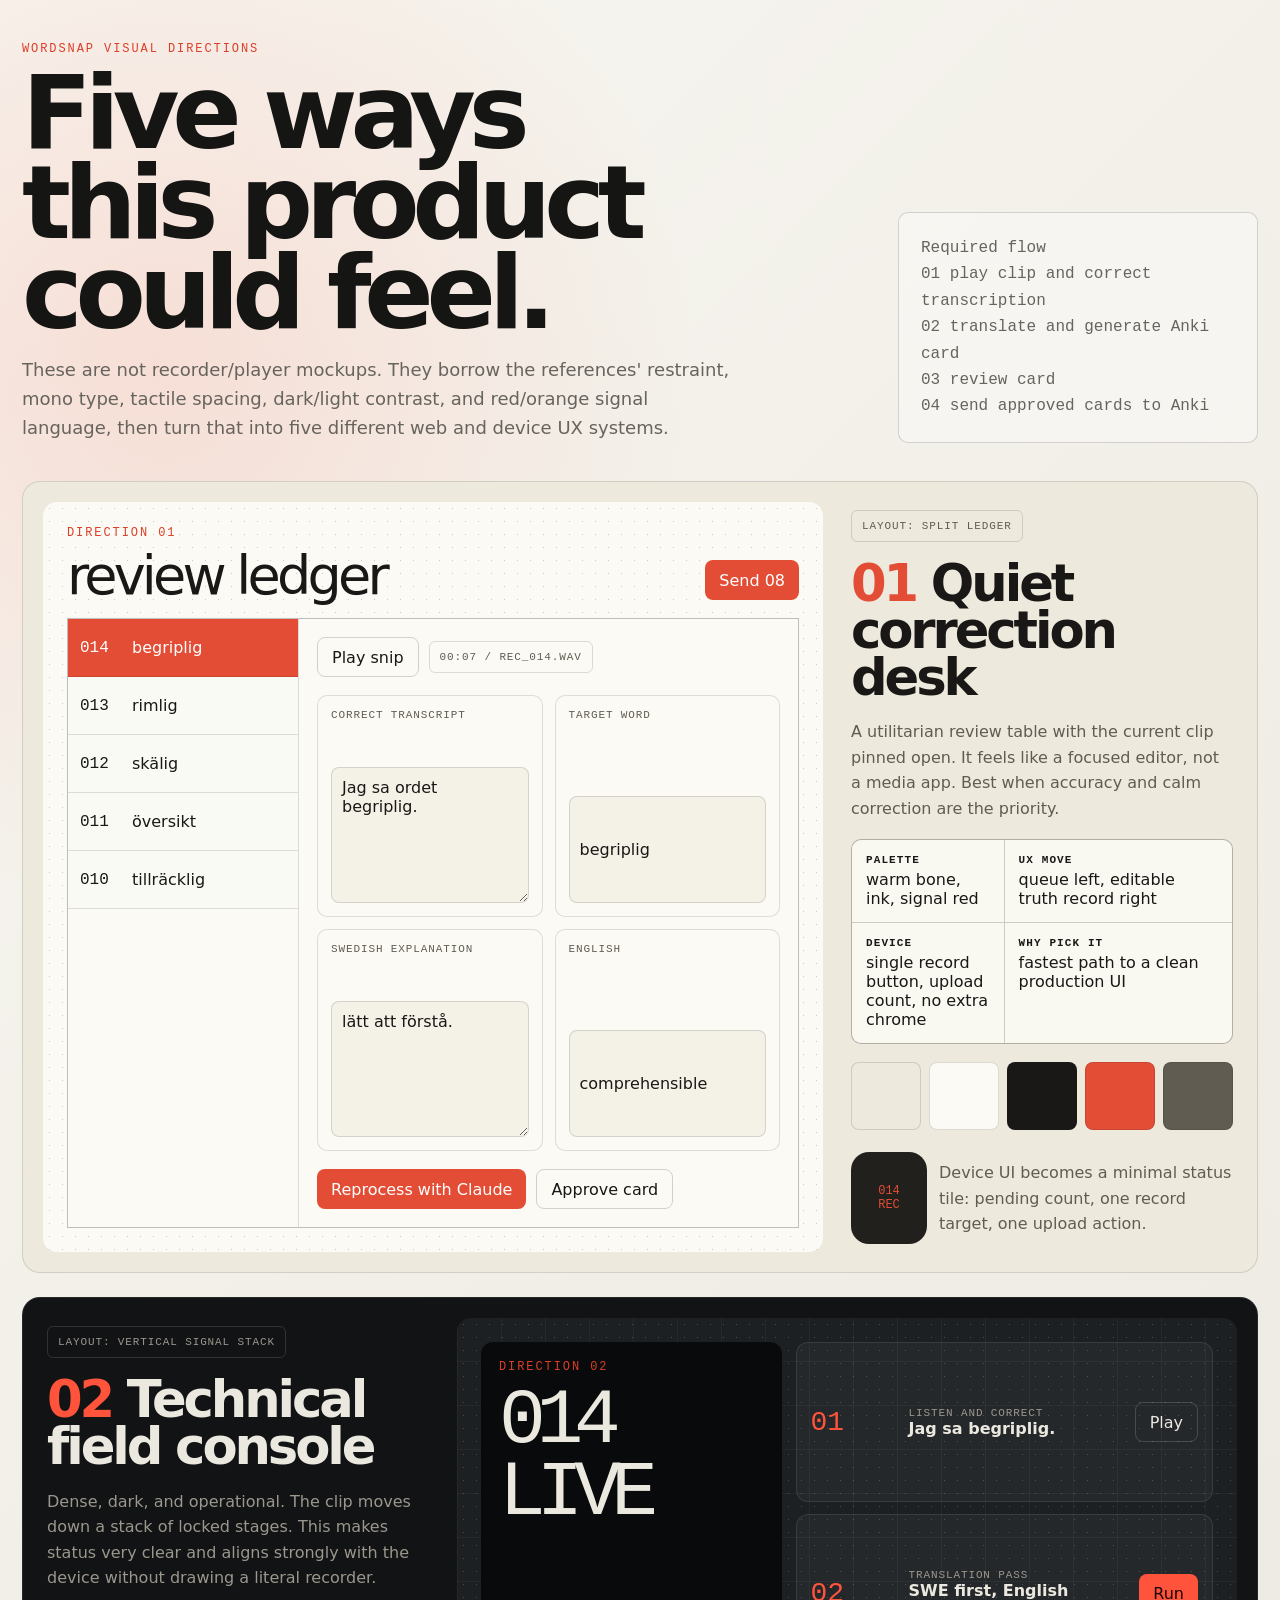
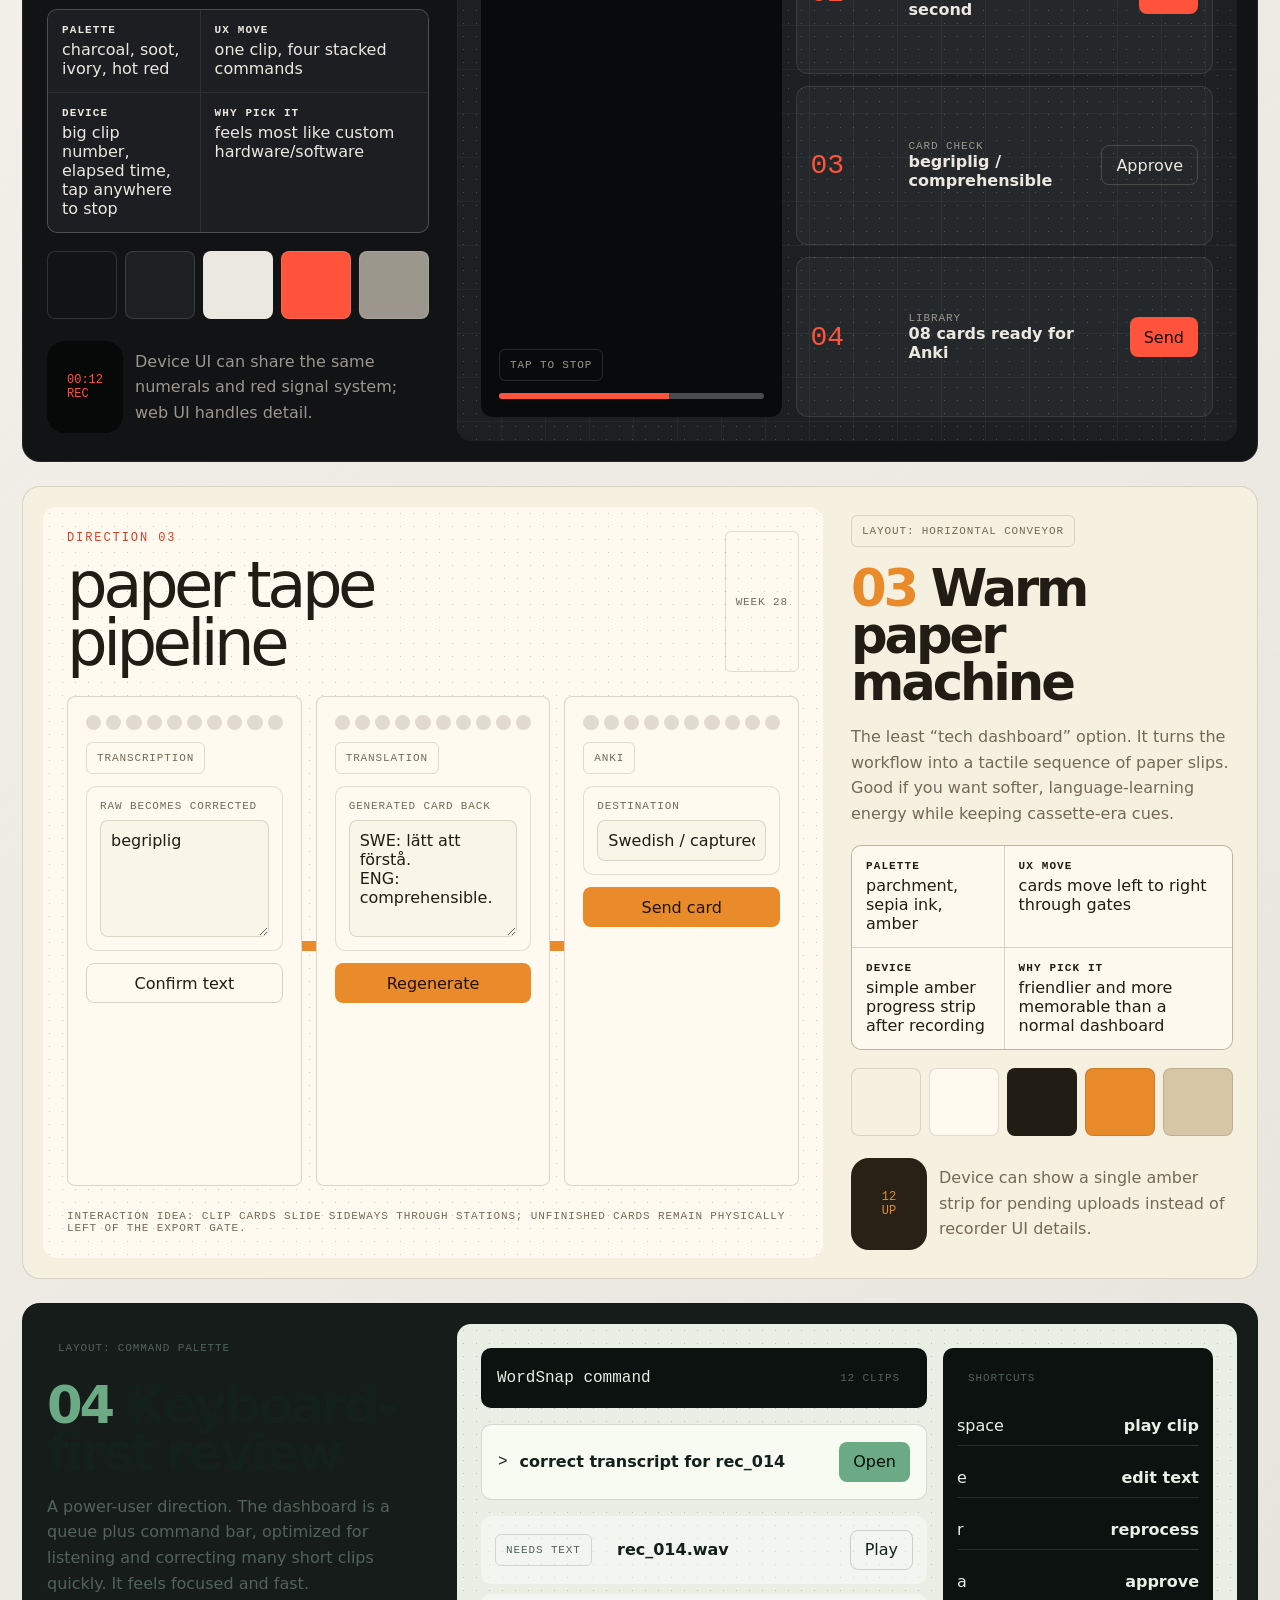
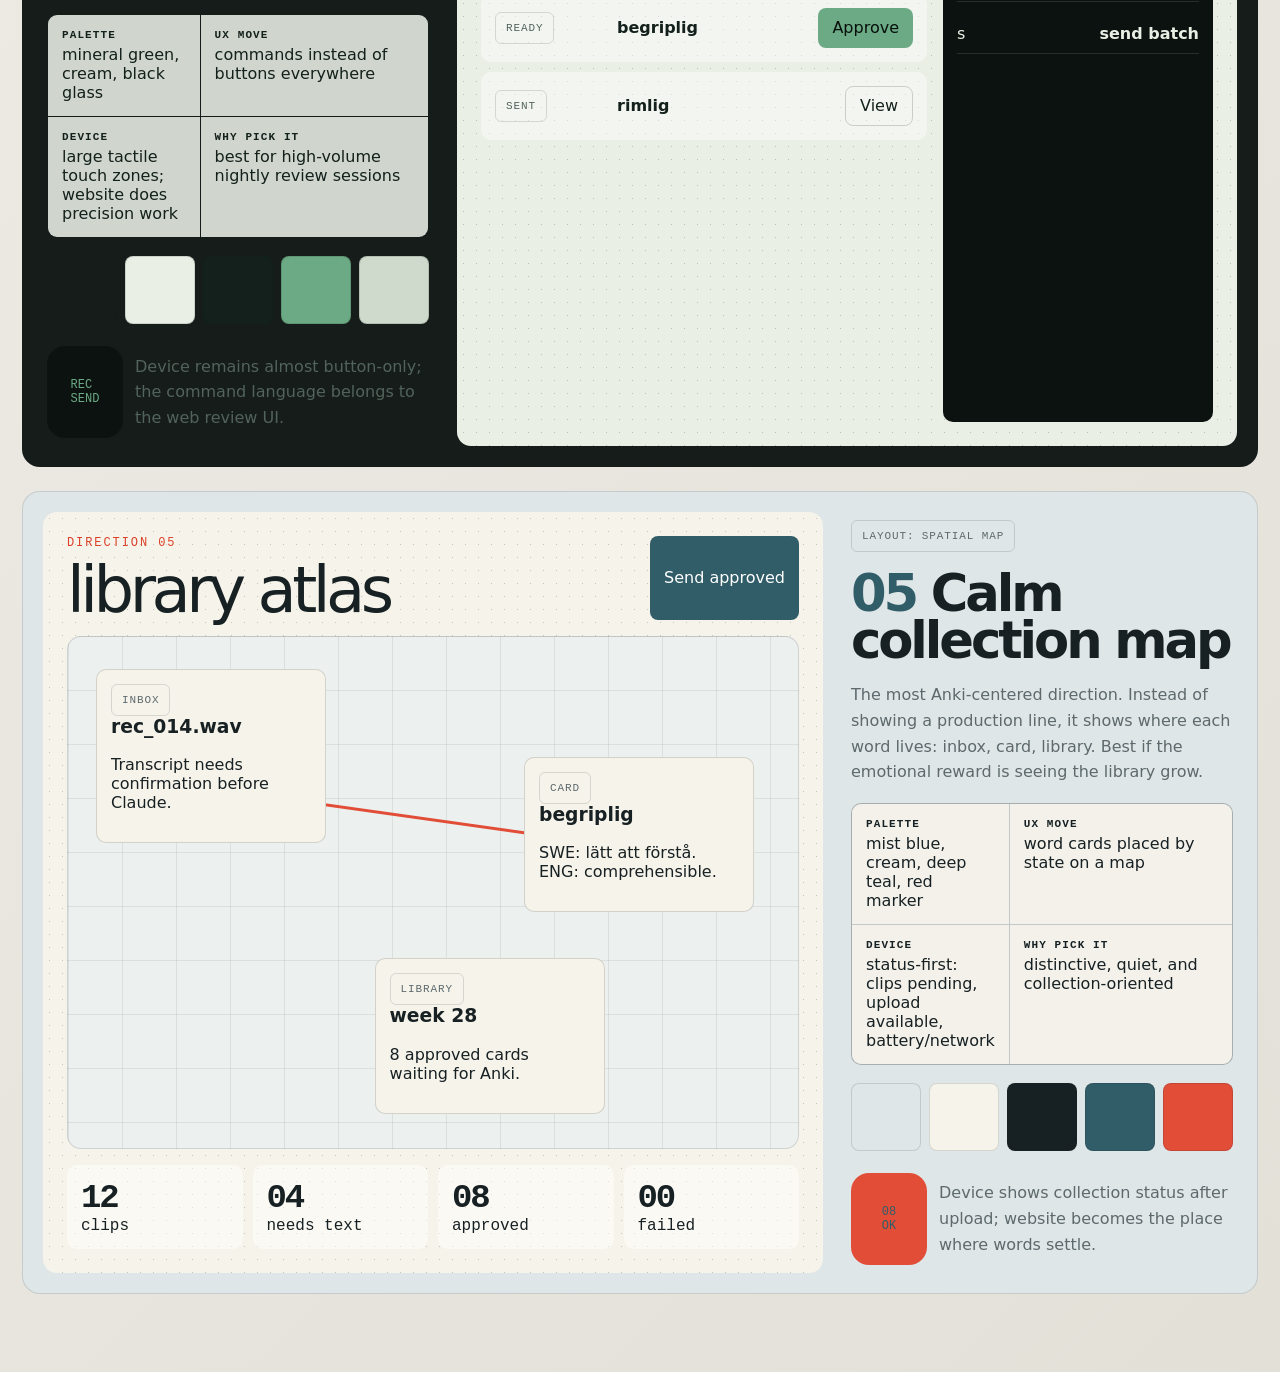
==== commit 668d049a: "Add auto-sync and device power UI" ====
--- a/backend/web/directions.html
+++ b/backend/web/directions.html
@@ -837,7 +837,7 @@
                 </div>
                 <div class="ledger-detail">
                   <div class="ledger-actions">
-                    <button class="btn ghost">Play clip</button>
+                    <button class="btn ghost">Play snip</button>
                     <span class="chip">00:07 / rec_014.wav</span>
                   </div>
                   <div class="ledger-fields">
